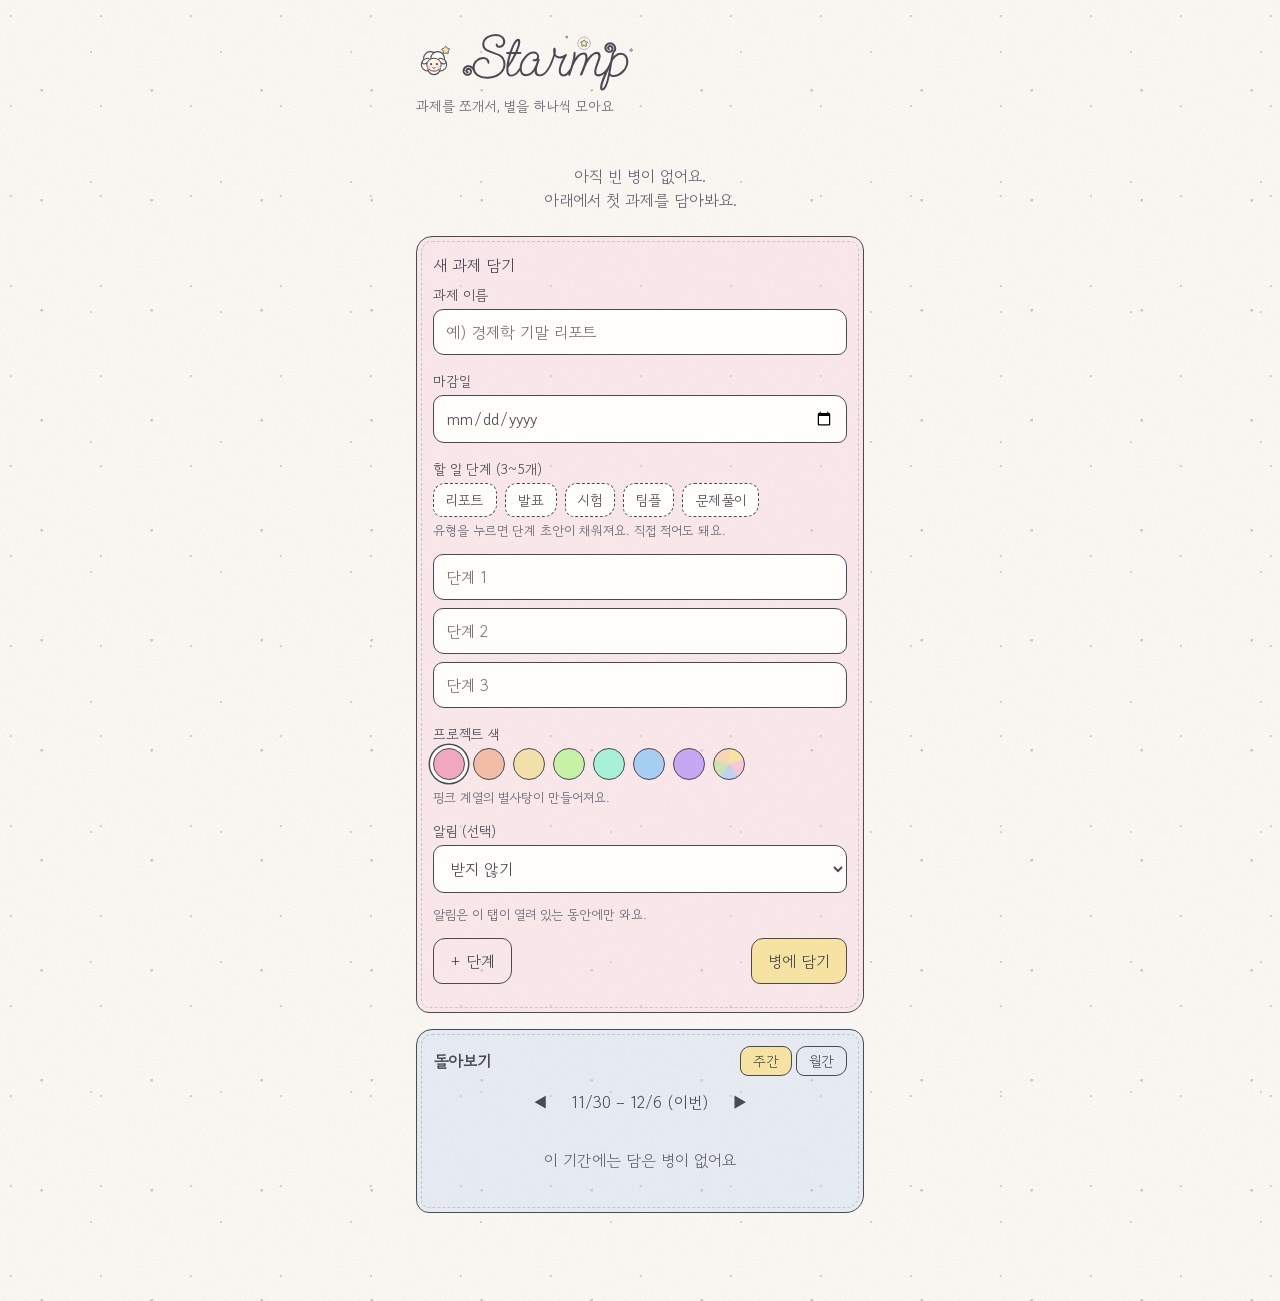
==== index.html @ f35292f7 "feat: 로고(제목) 클릭하면 목록 화면으로 돌아가게 함 병/완료 화면에서 과제명 바꾸는 중간에도 홈으로 빠르게 돌아갈 수 있는 단축 경로가 없었다. h1 전체를 role=but" ====
<!DOCTYPE html>
<html lang="ko">
<head>
<meta charset="UTF-8">
<meta name="viewport" content="width=device-width, initial-scale=1">
<title>Starmp</title>
<link rel="icon" href="data:image/svg+xml,%3Csvg%20xmlns='http://www.w3.org/2000/svg'%20viewBox='0%200%2064%2064'%3E%3Crect%20width='64'%20height='64'%20rx='16'%20fill='%23FFFDF8'/%3E%3Cpath%20d='M29.5%2015.1Q32%2011%2034.5%2015.1L36.8%2018.9Q39.2%2023%2043.9%2024.1L48.3%2025.1Q52.9%2026.2%2049.8%2029.8L46.8%2033.2Q43.7%2036.8%2044.1%2041.6L44.5%2046Q44.9%2050.8%2040.5%2048.9L36.4%2047.2Q32%2045.3%2027.6%2047.2L23.5%2048.9Q19.1%2050.8%2019.5%2046L19.9%2041.6Q20.3%2036.8%2017.2%2033.2L14.2%2029.8Q11.1%2026.2%2015.7%2025.1L20.1%2024.1Q24.8%2023%2027.2%2018.9Z'%20fill='%23F7E3A1'%20stroke='%234A4A55'%20stroke-width='3'%20stroke-linejoin='round'/%3E%3C/svg%3E">
<link rel="preconnect" href="https://fonts.googleapis.com">
<link rel="preconnect" href="https://fonts.gstatic.com" crossorigin>
<link href="https://fonts.googleapis.com/css2?family=Gowun+Dodum&display=swap" rel="stylesheet">
<style>
:root{--paper:#FFFDF8;--pink:#F6C9D6;--sky:#BFD3EE;--green:#CFE3B0;--butter:#F7E3A1;--ink:#4A4A55;--sub:#666673}
*{box-sizing:border-box}
html,body{margin:0}
body{font-family:"Gowun Dodum","Apple SD Gothic Neo","Noto Sans KR",sans-serif;color:var(--ink);background-color:var(--paper);
 background-image:url("data:image/svg+xml,%3Csvg%20xmlns='http://www.w3.org/2000/svg'%20width='200'%20height='200'%3E%3Cfilter%20id='n'%20x='0'%20y='0'%20width='100%25'%20height='100%25'%3E%3CfeTurbulence%20type='fractalNoise'%20baseFrequency='.75'%20numOctaves='2'%20stitchTiles='stitch'/%3E%3CfeColorMatrix%20values='0%200%200%200%20.42%200%200%200%200%20.38%200%200%200%200%20.33%200%200%200%20.16%200'/%3E%3C/filter%3E%3Crect%20width='200'%20height='200'%20filter='url%28%23n%29'/%3E%3C/svg%3E"),radial-gradient(circle at 12% 18%,#d9d6cf 1px,transparent 1.5px),radial-gradient(circle at 70% 40%,#d9d6cf 1px,transparent 1.5px),radial-gradient(circle at 38% 82%,#cfcbc2 1.2px,transparent 1.7px);
 background-size:200px 200px,90px 90px,130px 130px,110px 110px;min-height:100vh}
.wrap{max-width:480px;margin:0 auto;padding:24px 16px 72px}
h1{font-size:24px;margin:8px 0 4px;font-weight:400;display:flex;align-items:center;gap:8px}
h1.brand{cursor:pointer}
#logo{display:inline-flex;flex:none}
.wm{display:block;width:min(176px,calc(100vw - 96px));height:auto}
.tag{color:var(--sub);font-size:14px;margin:0 0 24px}
.panel{border:1.5px solid var(--ink);border-radius:16px 14px 18px 13px;background:rgba(255,255,255,.7);padding:16px;margin-bottom:16px;outline:1px dashed rgba(74,74,85,.22);outline-offset:-6px}
.panel.pink{background:rgba(246,201,214,.35)}
.panel.sky{background:rgba(191,211,238,.35)}
.panel.green{background:rgba(207,227,176,.4)}
input,textarea,select{width:100%;font:inherit;color:var(--ink);padding:10px 12px;border:1.5px solid var(--ink);border-radius:10px 12px 9px 11px;background:#fffefb;margin-bottom:8px}
input:focus,textarea:focus,select:focus,button:focus-visible,summary:focus-visible,#homeBtn:focus-visible{outline:3px solid var(--sky);outline-offset:1px}
label{font-size:14px;display:block;margin:8px 0 4px}
.ptitle{margin-bottom:4px}
.btn{font:inherit;color:var(--ink);background:var(--butter);border:1.5px solid var(--ink);border-radius:12px 10px 13px 9px;padding:10px 16px;cursor:pointer}
.btn.ghost{background:transparent}
.btn.full{width:100%}
.btn:disabled{opacity:.55;cursor:wait}
.btn:active{transform:translateY(1px)}
.row{display:flex;gap:8px;align-items:center;justify-content:space-between}
.item{display:flex;gap:10px;align-items:center;cursor:pointer;padding:12px;border:1.5px solid var(--ink);border-radius:13px 11px 14px 10px;background:rgba(255,255,255,.75);margin-bottom:12px;width:100%;font:inherit;color:inherit;text-align:left}
.item small{color:var(--sub);display:block}
.mini{display:flex;gap:2px;flex-wrap:wrap;max-width:70px;justify-content:flex-end}
.dd{font-size:13px;color:var(--sub);white-space:nowrap}
.seg{display:flex;gap:4px}
.seg button{font:inherit;font-size:14px;color:var(--ink);background:transparent;border:1.5px solid var(--ink);border-radius:10px 9px 11px 8px;padding:4px 12px;cursor:pointer}
.seg button.on{background:var(--butter)}
.rnav{display:flex;align-items:center;justify-content:center;gap:16px;margin:12px 0 8px}
.rnav button{font:inherit;background:none;border:0;cursor:pointer;color:var(--ink);font-size:16px;padding:2px 8px}
.rsum{text-align:center;font-size:16px;margin:8px 0 16px}
.rh{font-size:14px;color:var(--sub);margin:16px 0 8px}
.item.ritem{margin-bottom:8px;padding:10px 12px}
.item.open{background:rgba(247,227,161,.35)}
.cal{display:grid;grid-template-columns:repeat(7,1fr);gap:4px;margin:8px 0 4px}
.cal-h{text-align:center;font-size:13px;color:var(--sub);padding:4px 0}
.cal-day{font:inherit;color:var(--ink);background:rgba(255,255,255,.7);border:1.5px solid transparent;border-radius:10px 9px 11px 8px;min-height:56px;padding:4px 2px;display:flex;flex-direction:column;align-items:center;gap:2px;cursor:pointer}
.cal-day .n{font-size:13px;line-height:1}
.cal-day .stars{display:flex;flex-wrap:wrap;justify-content:center;gap:1px;max-width:100%}
.cal-day .more{font-size:10px;color:var(--sub);line-height:9px}
.cal-day .due{width:8px;height:8px;border:1.5px solid var(--ink);border-radius:50%;margin-top:auto}
.cal-day .due.ok{background:#8fb872}
.cal-day.full{background:rgba(207,227,176,.6)}
.cal-day.today{border-color:var(--ink)}
.cal-day.sel{background:rgba(246,201,214,.6);border-color:var(--ink)}
.cal-detail{margin:8px 0 4px;padding:12px;border:1.5px dashed var(--ink);border-radius:12px 10px 13px 9px;background:rgba(255,255,255,.6)}
.cal-detail .rh{margin:12px 0 8px}
.swatches{display:flex;flex-wrap:wrap;gap:8px;margin:4px 0 8px}
.sw{width:32px;height:32px;border-radius:50%;border:1.5px solid var(--ink);padding:0;cursor:pointer}
.sw[aria-pressed="true"]{box-shadow:0 0 0 3px var(--paper),0 0 0 4.5px var(--ink)}
.dot{display:inline-block;width:10px;height:10px;border-radius:50%;border:1px solid var(--ink);margin-right:8px;vertical-align:middle}
.dl{margin:0;padding-left:18px;font-size:15px;line-height:1.7}
.item.fin{background:rgba(207,227,176,.35)}
.pct{text-align:center;font-size:22px;margin:4px 0 8px}
.coach,.hint,.rsum,.toast{word-break:keep-all;overflow-wrap:break-word}
.coach{text-align:center;line-height:1.7;font-size:17px;min-height:56px;padding:8px}
.stage{position:relative;width:min(300px,86vw);aspect-ratio:240/320;margin:0 auto}
.layer{position:absolute;inset:0;width:100%;height:100%;pointer-events:none;display:block}
.sheep{transform-box:fill-box;transform-origin:50% 100%}
.sheep.hop{animation:hop .55s ease}
@keyframes hop{0%,100%{transform:translateY(0) scaleY(1)}30%{transform:translateY(-9px) scaleY(1.05)}60%{transform:translateY(0) scaleY(.94)}}
.tw{animation:tw 3.4s ease-in-out infinite}
@keyframes tw{0%,100%{opacity:.25}50%{opacity:1}}
.steps label.step{display:flex;gap:10px;align-items:center;font-size:16px;padding:12px 4px;border-bottom:1px dashed #cfcbc2;cursor:pointer;margin:0}
.steps label.step:last-child{border-bottom:0}
.step input{width:22px;height:22px;margin:0;accent-color:#e59ab0;flex:none;padding:0}
.step.done span{text-decoration:line-through;color:var(--sub)}
.back{background:none;border:0;font:inherit;color:var(--sub);cursor:pointer;padding:4px 0;margin-bottom:8px}
.toast{position:fixed;left:50%;top:16px;transform:translate(-50%,-220%);visibility:hidden;background:var(--pink);border:1.5px solid var(--ink);border-radius:14px;padding:10px 16px;font-size:15px;transition:transform .4s ease,visibility .4s;z-index:30;max-width:92vw;text-align:center}
.toast.on{transform:translate(-50%,0);visibility:visible}
.noteOverlay{position:fixed;inset:0;background:rgba(74,74,85,.4);display:flex;align-items:center;justify-content:center;z-index:40;padding:24px}
.noteOverlay[hidden]{display:none}
.noteCard{position:relative;max-width:280px;width:100%;background:var(--pink);border:1.5px solid var(--ink);border-radius:3px 18px 5px 20px;padding:32px 18px 18px;box-shadow:0 6px 0 rgba(74,74,85,.18);transform:scale(.001);opacity:0;transition:transform .4s cubic-bezier(.34,1.56,.64,1),opacity .25s}
.noteCard.show{transform:scale(1);opacity:1}
.noteStars{position:absolute;inset:-16px;width:calc(100% + 32px);height:calc(100% + 32px);pointer-events:none;overflow:visible}
.noteKicker{font-size:12px;color:var(--sub);text-align:center;margin:0 0 12px;position:relative}
.noteBody{font-size:17px;line-height:1.7;text-align:center;margin:0 0 18px;position:relative}
.noteRoll{position:fixed;left:50%;top:50%;width:46px;height:46px;margin:-23px 0 0 -23px;z-index:41;animation:rollIn .6s cubic-bezier(.25,.8,.3,1) forwards}
.noteRoll svg{width:100%;height:100%;display:block}
@keyframes rollIn{0%{transform:translateX(-62vw) rotate(0deg)}100%{transform:translateX(0) rotate(480deg)}}
@media (prefers-reduced-motion:reduce){.noteCard{transition:none}.noteRoll{animation:none;display:none}}
.empty{text-align:center;color:var(--sub);padding:24px 0}
.hint{font-size:13px;color:var(--sub);text-align:center;margin:12px 0 0;line-height:1.6}
#list .hint{margin:16px 0 12px}
.hint.l{text-align:left;margin:4px 0 12px}
.chips{display:flex;flex-wrap:wrap;gap:8px;margin:4px 0 4px}
.chip{font:inherit;font-size:14px;color:var(--ink);background:#fffefb;border:1.5px dashed var(--ink);border-radius:12px 10px 13px 9px;padding:6px 12px;cursor:pointer}
.chip:hover,.chip.on{background:var(--butter);border-style:solid}
#fx{position:fixed;inset:0;width:100%;height:100%;pointer-events:none;z-index:20}
@media (prefers-reduced-motion:reduce){.tw,.sheep.hop{animation:none}.toast{transition:none}}
[hidden]{display:none!important}
</style>
</head>
<body>
<!-- 공유 SVG 정의 (필터, 패턴, 그라디언트) -->
<svg width="0" height="0" style="position:absolute" aria-hidden="true">
  <defs>
    <filter id="rough" x="-5%" y="-5%" width="110%" height="110%">
      <feTurbulence type="fractalNoise" baseFrequency="0.04" numOctaves="2" seed="4" result="n"/>
      <feDisplacementMap in="SourceGraphic" in2="n" scale="2.6" xChannelSelector="R" yChannelSelector="G"/>
    </filter>
    <filter id="paint" x="-5%" y="-5%" width="110%" height="110%">
      <feTurbulence type="fractalNoise" baseFrequency="0.04" numOctaves="2" seed="4" result="n"/>
      <feDisplacementMap in="SourceGraphic" in2="n" scale="2.6" xChannelSelector="R" yChannelSelector="G" result="wob"/>
      <feTurbulence type="fractalNoise" baseFrequency="0.85" numOctaves="2" seed="7" result="g"/>
      <feColorMatrix in="g" type="matrix" values="0 0 0 0 1  0 0 0 0 1  0 0 0 0 1  1.5 0 0 0 -0.74" result="speck"/>
      <feComposite in="speck" in2="wob" operator="in" result="speckIn"/>
      <feMerge><feMergeNode in="wob"/><feMergeNode in="speckIn"/></feMerge>
    </filter>
    <pattern id="plaid" width="9" height="9" patternUnits="userSpaceOnUse">
      <rect width="9" height="9" fill="#EAF3D8"/>
      <rect width="9" height="3" y="3" fill="#C9E0A6" opacity=".75"/>
      <rect width="3" height="9" x="3" fill="#C9E0A6" opacity=".75"/>
    </pattern>
    <linearGradient id="glass" x1="0" y1="0" x2="1" y2="1">
      <stop offset="0" stop-color="#ffffff" stop-opacity=".85"/>
      <stop offset="1" stop-color="#cfe0f3" stop-opacity=".45"/>
    </linearGradient>
    <radialGradient id="petal" cx=".4" cy=".35" r=".8">
      <stop offset="0" stop-color="#fdeaf0"/><stop offset="1" stop-color="#f3b9cb"/>
    </radialGradient>
    <radialGradient id="petalB" cx=".4" cy=".35" r=".8">
      <stop offset="0" stop-color="#e6effa"/><stop offset="1" stop-color="#aac5e8"/>
    </radialGradient>
  </defs>
</svg>

<canvas id="fx" aria-hidden="true"></canvas>
<div class="toast" id="toast" role="status" aria-live="polite"></div>
<div class="noteOverlay" id="noteOverlay" hidden role="dialog" aria-modal="true" aria-label="알림 미리보기">
  <div class="noteCard" id="noteCard">
    <svg class="noteStars" id="noteStars" viewBox="0 0 240 180" aria-hidden="true"></svg>
    <p class="noteKicker">다른 창을 보고 있을 때 이 탭이 이렇게 알려줘요. 탭을 닫으면 오지 않아요(미리보기).</p>
    <p class="noteBody" id="noteBody"></p>
    <button class="btn full" id="noteClose" type="button">닫기</button>
  </div>
</div>

<div class="wrap">
  <h1 class="brand" id="homeBtn" role="button" tabindex="0" aria-label="목록으로 돌아가기"><span id="logo" aria-hidden="true"></span><svg class="wm" viewBox="-230 -735 2950 1010" role="img" aria-label="Starmp"><path d="M219 50Q122 50 55 4Q-20 -49 -20 -141Q-20 -211 34 -263Q89 -316 157 -316Q201 -316 232.5 -289.5Q264 -263 264 -218Q264 -202 247 -202Q236 -202 230 -222Q221 -251 212 -260Q196 -281 159 -281Q103 -281 58 -239Q14 -197 14 -142Q14 -66 77 -22Q133 16 216 16Q272 16 320.5 2.5Q369 -11 410 -39Q499 -101 499 -196Q499 -293 406 -339L235 -402Q143 -443 143 -528Q143 -611 218 -660Q283 -702 368 -702Q433 -702 478 -669Q529 -632 529 -567Q529 -526 498 -498Q469 -470 427 -470Q402 -470 385 -485Q368 -500 368 -525Q368 -542 385 -542Q397 -542 403 -519Q407 -503 428 -503Q451 -503 472.5 -521.5Q494 -540 494 -567Q494 -618 454 -645Q419 -668 364 -668Q296 -668 240 -633Q177 -593 177 -531Q177 -460 269 -424L441 -358Q533 -305 533 -197Q533 -85 435 -14Q346 50 219 50ZM623 13Q546 13 546 -111Q546 -215 591 -366H559Q543 -366 543 -383Q543 -400 559 -400H602Q615 -439 629 -473Q643 -507 658 -535Q703 -622 746 -622Q780 -622 780 -568Q780 -539 770 -506Q763 -483 754 -456.5Q745 -430 733 -400H782Q799 -400 799 -383Q799 -366 782 -366H717Q666 -252 582 -138Q581 -130 581 -122.5Q581 -115 581 -108Q581 -19 631 -19Q670 -19 700.5 -47Q731 -75 756 -117Q766 -134 773 -140Q780 -146 784 -146Q796 -146 796 -131Q796 -129 793.5 -121.5Q791 -114 789 -112Q760 -57 718 -22Q676 13 623 13ZM639 -400H694Q710 -435 720.5 -462Q731 -489 737 -508Q745 -538 745 -558Q745 -580 736 -580Q720 -580 691 -526Q678 -501 665 -469.5Q652 -438 639 -400ZM590 -204Q613 -242 635 -282.5Q657 -323 678 -366H628Q615 -326 605.5 -285.5Q596 -245 590 -204ZM1104 7Q1067 7 1042 -15.5Q1017 -38 1021 -81Q960 6 874 6Q819 6 792 -37Q770 -71 770 -129Q770 -140 771 -151.5Q772 -163 774 -174Q781 -214 801 -251.5Q821 -289 853 -326Q925 -407 1002 -407Q1043 -407 1070 -383.5Q1097 -360 1097 -318Q1097 -301 1088 -285Q1109 -284 1105 -266L1073 -175Q1057 -130 1057 -93Q1057 -59 1071.5 -40Q1086 -21 1111 -21Q1125 -21 1142 -29Q1159 -37 1181 -56Q1196 -69 1209.5 -85Q1223 -101 1233 -117Q1239 -126 1246 -134.5Q1253 -143 1260 -143Q1272 -143 1272 -130Q1272 -125 1270.5 -120.5Q1269 -116 1267 -114Q1254 -93 1238 -73Q1222 -53 1204 -36Q1180 -14 1154 -3.5Q1128 7 1104 7ZM804 -124Q804 -28 878 -28Q941 -28 987 -88Q1001 -107 1016 -136Q1031 -165 1045 -204Q1049 -214 1053.5 -227.5Q1058 -241 1065 -258Q1045 -243 1024 -243Q988 -243 988 -263Q988 -280 1005 -280Q1008 -280 1013.5 -278.5Q1019 -277 1022 -277Q1037 -277 1050 -290Q1063 -303 1063 -318Q1063 -373 1001 -373Q939 -373 877 -301Q818 -235 808 -168Q806 -157 805 -146Q804 -135 804 -124ZM1501 10Q1468 10 1446.5 -14.5Q1425 -39 1425 -85Q1425 -169 1496 -300Q1466 -289 1442 -289Q1393 -289 1356 -329Q1350 -296 1334.5 -256.5Q1319 -217 1301 -179.5Q1283 -142 1267 -114Q1263 -106 1257 -104Q1251 -102 1248 -102Q1233 -102 1233 -117Q1253 -149 1273 -191.5Q1293 -234 1310.5 -281Q1328 -328 1337 -372Q1331 -396 1331 -426Q1331 -475 1353 -475Q1377 -475 1377 -426Q1377 -415 1375.5 -401Q1374 -387 1372 -371Q1376 -350 1397.5 -337Q1419 -324 1443 -324Q1477 -324 1530 -359Q1541 -367 1543 -367Q1562 -367 1562 -349Q1562 -347 1561.5 -345Q1561 -343 1560 -341Q1535 -298 1515 -258.5Q1495 -219 1480 -181Q1460 -130 1460 -88Q1460 -24 1502 -24Q1535 -24 1562.5 -53.5Q1590 -83 1612 -117Q1617 -125 1626.5 -138Q1636 -151 1643 -151Q1648 -151 1650.5 -149Q1653 -147 1653 -139Q1653 -134 1650.5 -125Q1648 -116 1646 -114Q1619 -65 1584.5 -27.5Q1550 10 1501 10ZM2096 9Q2019 9 2019 -65Q2019 -112 2068 -244Q2090 -304 2090 -324Q2090 -365 2058 -365Q2023 -365 1990 -331Q1935 -276 1903 -216Q1885 -181 1859 -116Q1845 -79 1834 -53.5Q1823 -28 1816 -12Q1811 -4 1804 -4Q1796 -4 1788.5 -9.5Q1781 -15 1781 -21Q1781 -27 1796 -60Q1872 -236 1872 -303Q1872 -356 1836 -356Q1796 -356 1757 -311Q1702 -250 1670 -168Q1657 -128 1643.5 -89Q1630 -50 1617 -10Q1613 0 1604 0Q1584 0 1584 -19L1641 -200Q1674 -307 1674 -386Q1674 -403 1692 -403Q1708 -403 1708 -381Q1708 -362 1706 -340.5Q1704 -319 1700 -296Q1709 -309 1717.5 -320Q1726 -331 1734 -339Q1788 -393 1844 -393Q1909 -393 1909 -301V-288Q1926 -314 1943.5 -333.5Q1961 -353 1980 -366Q2030 -402 2067 -402Q2127 -402 2127 -325Q2127 -302 2103 -237Q2086 -191 2070 -144Q2054 -97 2054 -70Q2054 -26 2095 -26Q2131 -26 2166.5 -54.5Q2202 -83 2225 -117Q2227 -121 2235 -131.5Q2243 -142 2248 -142Q2265 -142 2265 -128Q2265 -126 2263 -121Q2261 -116 2259 -114Q2244 -83 2216 -54.5Q2188 -26 2156.5 -8.5Q2125 9 2096 9ZM2156 246Q2118 246 2118 195Q2118 147 2152 58Q2163 29 2187 -25Q2211 -79 2249 -159Q2263 -186 2276.5 -215.5Q2290 -245 2295 -274Q2316 -390 2338 -423Q2348 -439 2360 -439Q2368 -439 2373 -433Q2378 -427 2378 -419Q2378 -407 2365 -407Q2361 -407 2349 -361Q2347 -353 2344 -343Q2341 -333 2339 -322Q2395 -387 2466 -387Q2527 -387 2561 -342Q2592 -302 2592 -239Q2592 -144 2515 -62Q2439 19 2343 19Q2298 19 2281 -1Q2232 246 2156 246ZM2336 -14Q2421 -14 2488 -84Q2557 -155 2557 -238Q2557 -287 2536 -318Q2512 -353 2467 -353Q2422 -353 2381 -316Q2361 -297 2346 -276.5Q2331 -256 2323 -233Q2323 -233 2312 -173Q2307 -140 2301.5 -106.5Q2296 -73 2289 -39H2290Q2301 -39 2308 -24Q2312 -14 2336 -14ZM2160 213Q2169 213 2184 189Q2202 160 2217 116Q2244 34 2268 -119Q2237 -49 2213.5 6.5Q2190 62 2175 104Q2155 160 2154 190Q2154 213 2160 213Z" fill="#4A4A55"/><path d="M-14 -120 L-17.4 -125.2 L-21.1 -130 L-25.1 -134.6 L-29.4 -138.9 L-33.9 -142.9 L-38.7 -146.6 L-43.7 -149.9 L-48.8 -152.8 L-54.2 -155.4 L-59.6 -157.5 L-65.2 -159.3 L-70.8 -160.8 L-76.5 -161.8 L-82.2 -162.4 L-87.9 -162.7 L-93.6 -162.6 L-99.2 -162 L-104.7 -161.2 L-110.1 -159.9 L-115.4 -158.3 L-120.6 -156.4 L-125.6 -154.1 L-130.4 -151.5 L-134.9 -148.6 L-139.3 -145.4 L-143.4 -142 L-147.2 -138.3 L-150.7 -134.4 L-154 -130.3 L-157 -126 L-159.6 -121.5 L-161.9 -116.9 L-163.9 -112.2 L-165.5 -107.4 L-166.9 -102.5 L-167.8 -97.6 L-168.5 -92.7 L-168.8 -87.7 L-168.7 -82.8 L-168.4 -78 L-167.7 -73.2 L-166.7 -68.4 L-165.4 -63.8 L-163.7 -59.4 L-161.8 -55 L-159.7 -50.9 L-157.2 -46.9 L-154.6 -43.2 L-151.7 -39.6 L-148.6 -36.3 L-145.3 -33.2 L-141.8 -30.4 L-138.1 -27.8 L-134.4 -25.5 L-130.5 -23.5 L-126.5 -21.7 L-122.4 -20.3 L-118.3 -19.1 L-114.1 -18.2 L-109.9 -17.6 L-105.7 -17.3 L-101.6 -17.3 L-97.4 -17.6 L-93.4 -18.1 L-89.4 -18.9 L-85.5 -20 L-81.7 -21.3 L-78.1 -22.9 L-74.6 -24.7 L-71.3 -26.7 L-68.1 -28.9 L-65.1 -31.3 L-62.3 -33.9 L-59.7 -36.6 L-57.3 -39.5 L-55.2 -42.5 L-53.2 -45.6 L-51.6 -48.8 L-50.1 -52.1 L-48.9 -55.5 L-47.9 -58.9 L-47.2 -62.3 L-46.7 -65.7 L-46.4 -69.2 L-46.4 -72.6 L-46.6 -75.9 L-47 -79.3 L-47.7 -82.5 L-48.5 -85.7 L-49.6 -88.7 L-50.9 -91.7 L-52.3 -94.5 L-54 -97.2 L-55.7 -99.8 L-57.7 -102.2 L-59.7 -104.4 L-61.9 -106.5 L-64.2 -108.3 L-66.7 -110 L-69.1 -111.6 L-71.7 -112.9 L-74.3 -114 L-77 -115 L-79.7 -115.7 L-82.4 -116.3 L-85.1 -116.6 L-87.7 -116.8 L-90.4 -116.8 L-93 -116.6 L-95.6 -116.2 L-98.1 -115.7 L-100.5 -115 L-102.9 -114.1 L-105.1 -113.1 L-107.2 -111.9 L-109.3 -110.7 L-111.2 -109.3 L-113 -107.8 L-114.6 -106.2 L-116.1 -104.5 L-117.5 -102.7 L-118.7 -100.9 L-119.8 -99 L-120.7 -97 L-121.5 -95.1 L-122.1 -93.1 L-122.6 -91.1 L-122.9 -89.1 L-123.1 -87.2 L-123.1 -85.2 L-123 -83.3 L-122.8 -81.4 L-122.5 -79.6 L-122 -77.9 L-121.4 -76.2 L-120.7 -74.6 L-119.9 -73 L-119 -71.6 L-118 -70.3 L-117 -69 L-115.9 -67.9 L-114.7 -66.8 L-113.5 -65.9 L-112.2 -65.1 L-110.9 -64.4 L-109.6 -63.8 L-108.3 -63.3 L-107 -62.9 L-105.6 -62.6 L-104.3 -62.5" fill="none" stroke="#4A4A55" stroke-width="34" stroke-linecap="round" stroke-linejoin="round"/><path d="M2366 -424 L2368 -430.5 L2369.5 -437.2 L2370.6 -443.8 L2371.1 -450.5 L2371.2 -457.2 L2370.8 -463.9 L2370 -470.4 L2368.6 -476.9 L2366.9 -483.2 L2364.7 -489.3 L2362 -495.2 L2359 -500.9 L2355.6 -506.3 L2351.8 -511.4 L2347.7 -516.2 L2343.3 -520.7 L2338.7 -524.8 L2333.7 -528.6 L2328.6 -532 L2323.2 -535 L2317.7 -537.5 L2312 -539.7 L2306.2 -541.4 L2300.4 -542.7 L2294.5 -543.6 L2288.6 -544.1 L2282.7 -544.1 L2276.9 -543.7 L2271.2 -542.9 L2265.5 -541.7 L2260 -540.1 L2254.7 -538.1 L2249.5 -535.8 L2244.6 -533.1 L2239.9 -530.1 L2235.4 -526.8 L2231.3 -523.2 L2227.4 -519.3 L2223.8 -515.2 L2220.6 -510.9 L2217.7 -506.4 L2215.2 -501.7 L2213 -496.9 L2211.2 -492 L2209.7 -487 L2208.6 -481.9 L2207.9 -476.8 L2207.6 -471.7 L2207.6 -466.7 L2208 -461.7 L2208.7 -456.7 L2209.8 -451.9 L2211.2 -447.2 L2212.9 -442.6 L2215 -438.2 L2217.3 -434 L2220 -430 L2222.8 -426.3 L2225.9 -422.8 L2229.3 -419.5 L2232.8 -416.5 L2236.5 -413.8 L2240.4 -411.4 L2244.4 -409.3 L2248.5 -407.5 L2252.7 -406 L2256.9 -404.9 L2261.2 -404 L2265.5 -403.5 L2269.8 -403.2 L2274 -403.3 L2278.2 -403.7 L2282.4 -404.4 L2286.4 -405.4 L2290.3 -406.6 L2294.1 -408.1 L2297.7 -409.9 L2301.2 -411.9 L2304.4 -414.2 L2307.5 -416.6 L2310.4 -419.2 L2313 -422 L2315.4 -425 L2317.6 -428.1 L2319.5 -431.3 L2321.2 -434.6 L2322.6 -438 L2323.7 -441.5 L2324.6 -445 L2325.2 -448.5 L2325.5 -452 L2325.6 -455.5 L2325.5 -458.9 L2325.1 -462.3 L2324.4 -465.6 L2323.6 -468.8 L2322.5 -472 L2321.2 -475 L2319.7 -477.8 L2318 -480.5 L2316.1 -483.1 L2314.1 -485.5 L2312 -487.7 L2309.7 -489.7 L2307.3 -491.5 L2304.8 -493.1 L2302.2 -494.5 L2299.6 -495.7 L2296.9 -496.7 L2294.2 -497.5 L2291.4 -498.1 L2288.7 -498.5 L2286 -498.6 L2283.3 -498.6 L2280.7 -498.4 L2278.1 -498 L2275.6 -497.4 L2273.2 -496.6 L2270.9 -495.6 L2268.6 -494.6 L2266.5 -493.3 L2264.6 -492 L2262.8 -490.5 L2261.1 -488.9 L2259.5 -487.2 L2258.1 -485.4 L2256.9 -483.6 L2255.8 -481.7 L2254.9 -479.8 L2254.2 -477.8 L2253.6 -475.8 L2253.2 -473.8 L2252.9 -471.8 L2252.8 -469.9 L2252.8 -467.9 L2253 -466.1 L2253.3 -464.2 L2253.7 -462.5 L2254.3 -460.8 L2255 -459.2 L2255.8 -457.6 L2256.6 -456.2 L2257.6 -454.9 L2258.7 -453.7 L2259.8 -452.6 L2261 -451.6 L2262.2 -450.7 L2263.4 -450 L2264.7 -449.3 L2266 -448.8" fill="none" stroke="#4A4A55" stroke-width="34" stroke-linecap="round" stroke-linejoin="round"/><circle cx="1850" cy="-545" r="104" fill="none" stroke="#4A4A55" stroke-width="9" stroke-dasharray="6 22" stroke-linecap="round"/><path d="M1842.6 -598.7Q1850 -611 1857.4 -598.7L1864.3 -587.2Q1871.7 -574.9 1885.7 -571.7L1898.8 -568.6Q1912.8 -565.4 1903.4 -554.6L1894.5 -544.4Q1885.2 -533.6 1886.4 -519.3L1887.6 -505.9Q1888.8 -491.6 1875.6 -497.2L1863.2 -502.5Q1850 -508 1836.8 -502.5L1824.4 -497.2Q1811.2 -491.6 1812.4 -505.9L1813.6 -519.3Q1814.8 -533.6 1805.5 -544.4L1796.6 -554.6Q1787.2 -565.4 1801.2 -568.6L1814.3 -571.7Q1828.3 -574.9 1835.7 -587.2Z" fill="#F7E3A1" stroke="#4A4A55" stroke-width="14" stroke-linejoin="round"/><path d="M2640 -460Q2640 -430 2670 -430Q2640 -430 2640 -400Q2640 -430 2610 -430Q2640 -430 2640 -460Z" fill="#F6C9D6" stroke="#4A4A55" stroke-width="8" stroke-linejoin="round"/><path d="M1560 -672Q1560 -650 1582 -650Q1560 -650 1560 -628Q1560 -650 1538 -650Q1560 -650 1560 -672Z" fill="#BFD3EE" stroke="#4A4A55" stroke-width="8" stroke-linejoin="round"/></svg></h1>
  <p class="tag">과제를 쪼개서, 별을 하나씩 모아요</p>

  <!-- 화면 1: 과제 등록 + 목록 -->
  <section id="s1">
    <div id="list"></div>


        <div class="panel pink" id="formBox">
      <div class="ptitle">새 과제 담기</div>
      <label for="fTitle">과제 이름</label>
      <input id="fTitle" placeholder="예) 경제학 기말 리포트" maxlength="40">
      <label for="fDue">마감일</label>
      <input id="fDue" type="date">
      <label>할 일 단계 (3~5개)</label>
      <div class="chips" id="tpl" role="group" aria-label="과제 유형으로 단계 초안 채우기"></div>
      <p class="hint l" id="tplHint">유형을 누르면 단계 초안이 채워져요. 직접 적어도 돼요.</p>
      <div id="fSteps"></div>
      <label>프로젝트 색</label>
      <div class="swatches" id="fColor" role="group" aria-label="프로젝트 색"></div>
      <p class="hint l" id="fColorHint">별사탕이 이 색 계열로 만들어져요.</p>
      <label for="fRem">알림 (선택)</label>
      <select id="fRem"></select>
      <div class="row" id="fRemEveryRow" hidden style="margin-bottom:8px">
        <input id="fRemEvery" type="number" min="5" max="999" value="30" aria-label="알림 주기 값" style="margin-bottom:0">
        <select id="fRemUnit" aria-label="알림 주기 단위" style="margin-bottom:0"><option value="sec">초마다</option><option value="min" selected>분마다</option></select>
      </div>
      <input id="fRemTime" type="time" value="20:00" aria-label="알림 시각" hidden>
      <p class="hint l">알림은 이 탭이 열려 있는 동안에만 와요.</p>
      <div class="row" style="margin-top:8px">
        <button class="btn ghost" id="addStep" type="button">+ 단계</button>
        <button class="btn" id="save" type="button">병에 담기</button>
      </div>
      <p class="hint" id="err" role="alert"></p>
    </div>

    <div class="panel sky" id="review"></div>
  </section>

  <!-- 화면 2: 병 -->
  <section id="s2" hidden>
    <button class="back" id="back">← 목록으로</button>
    <div class="panel sky">
      <div class="row"><strong id="jTitle"></strong><span class="dd" id="jDue"></span></div>
      <div id="jar"></div>
      <div class="pct" id="pct" aria-live="polite"></div>
      <div class="coach" id="coach" aria-live="polite"></div>
    </div>
    <div class="panel steps" id="jSteps"></div>
    <div class="panel">
      <label for="jRem" style="margin-top:0">이 과제 알림</label>
      <select id="jRem"></select>
      <div class="row" id="jRemEveryRow" hidden style="margin-bottom:8px">
        <input id="jRemEvery" type="number" min="5" max="999" value="30" aria-label="알림 주기 값" style="margin-bottom:0">
        <select id="jRemUnit" aria-label="알림 주기 단위" style="margin-bottom:0"><option value="sec">초마다</option><option value="min" selected>분마다</option></select>
      </div>
      <input id="jRemTime" type="time" value="20:00" aria-label="알림 시각" hidden>
      <button class="btn ghost full" id="jRemPreview" type="button" style="margin-bottom:8px">🔔 알림 미리보기</button>
      <label>프로젝트 색</label>
      <div class="swatches" id="jColor" role="group" aria-label="프로젝트 색"></div>
    </div>
    <button class="btn ghost full" id="del" type="button">이 과제 지우기</button>
  </section>

  <!-- 화면 3: 완료 -->
  <section id="s3" hidden>
    <div class="panel green">
      <div id="fullJar"></div>
      <div class="coach" id="doneMsg"></div>
      <label for="refl">오늘의 한 줄 (선택)</label>
      <textarea id="refl" rows="2" maxlength="120" placeholder="이번 과제, 어땠나요?"></textarea>
      <button class="btn full" id="finish" type="button">병 뚜껑 닫기</button>
    </div>
  </section>
</div>

<script>
const KEY="star-jar-v1";
/* 프로젝트 색: 색마다 같은 계열의 별사탕 팔레트가 만들어져요 (믹스는 예전 알록달록한 별사탕) */
const PRESETS=[{k:"pink",n:"핑크",h:340},{k:"peach",n:"복숭아",h:18},{k:"butter",n:"버터",h:46},{k:"lime",n:"연두",h:95},{k:"mint",n:"민트",h:160},{k:"sky",n:"하늘",h:208},{k:"lav",n:"라벤더",h:265}];
const DATA_VERSION=3; // 저장 구조를 바꿀 때 올리고, migrateState에서 옛 데이터를 변환해요 (v3: remind에 unit(분/초) 추가)
let state={version:DATA_VERSION,tasks:[],lastOpened:null,settings:{mute:false}};
function normalizeTask(t){
  const steps=(Array.isArray(t.steps)?t.steps:[]).slice(0,5).map(x=>({text:String((x&&x.text)||"").slice(0,60),done:!!(x&&x.done),doneAt:(x&&x.doneAt)||null}));
  return{id:String(t.id||("t"+Math.random().toString(36).slice(2,9))),title:String(t.title||"").slice(0,40),due:String(t.due||""),steps,
    createdAt:t.createdAt||new Date().toISOString(),completedAt:t.completedAt||null,reflection:String(t.reflection||"").slice(0,120),remind:cleanRem(t.remind),color:(PRESETS.some(p=>p.k===t.color)?t.color:"mix")};
}
function migrateState(d){
  d=d&&typeof d==="object"?d:{};
  return{version:DATA_VERSION,lastOpened:d.lastOpened||null,settings:{mute:false},
    tasks:(Array.isArray(d.tasks)?d.tasks:[]).filter(t=>t&&/^\d{4}-\d{2}-\d{2}$/.test(t.due||"")&&Array.isArray(t.steps)&&t.steps.length).map(normalizeTask)};
}
try{const s=localStorage.getItem(KEY);if(s)state=migrateState(JSON.parse(s))}catch(e){}
const save=()=>{state.version=DATA_VERSION;try{localStorage.setItem(KEY,JSON.stringify(state))}catch(e){}};
const $=s=>document.querySelector(s);
const esc=s=>String(s).replace(/[&<>"']/g,c=>({"&":"&amp;","<":"&lt;",">":"&gt;",'"':"&quot;","'":"&#39;"}[c]));
const uid=()=>Date.now().toString(36)+Math.random().toString(36).slice(2,6);
const clamp=(v,a,b)=>Math.min(b,Math.max(a,v));
const midnight=d=>{const x=new Date(d);x.setHours(0,0,0,0);return x};
const dDiff=ds=>Math.round((midnight(ds+"T00:00:00")-midnight(new Date()))/86400000);
const ddText=n=>n===0?"오늘까지":n>0?`${n}일 남았어요`:`${Math.abs(n)}일 지났어요`;

const COLORS=["#F7E3A1","#F6C9D6","#BFD3EE","#CFE3B0","#F9D5B8"];
const LIGHT=["#FDF4CF","#FCE6EE","#E0EBF8","#E8F2D6","#FCEADB"];
const DARK=["#EBCB72","#EBA9BD","#94B4DE","#AECF89","#EFB890"];
const INK="#4A4A55";
const MIX={fill:COLORS,light:LIGHT,dark:DARK};
const hsl=(h,s,l)=>{h=((h%360)+360)%360;s/=100;l/=100;const a=s*Math.min(l,1-l),f=n=>{const k=(n+h/30)%12;return l-a*Math.max(-1,Math.min(k-3,9-k,1))};return"#"+[f(0),f(8),f(4)].map(x=>Math.round(x*255).toString(16).padStart(2,"0")).join("")};
// 비슷한 색(색상 ±22°, ±44°)과 밝기 차이로 한 색 계열의 별사탕 5종을 만들어요
const HUE_OFF=[0,-22,22,-44,44],LIGHTNESS=[80,86,77,84,81],palCache={};
function paletteFor(t){
  const k=(t&&t.color)||"mix";
  if(k==="mix")return MIX;
  if(palCache[k])return palCache[k];
  const pr=PRESETS.find(p=>p.k===k);if(!pr)return MIX;
  return palCache[k]={fill:HUE_OFF.map((o,i)=>hsl(pr.h+o,72,LIGHTNESS[i])),light:HUE_OFF.map((o,i)=>hsl(pr.h+o,80,LIGHTNESS[i]+11)),dark:HUE_OFF.map((o,i)=>hsl(pr.h+o,58,LIGHTNESS[i]-13))};
}
function swatchBg(k){
  if(k==="mix")return`conic-gradient(${COLORS.map((c,i)=>`${c} ${i*20}% ${(i+1)*20}%`).join(",")})`;
  const p=PRESETS.find(x=>x.k===k);return p?hsl(p.h,72,80):"#ddd";
}
const TOTAL=40;
let current=null,jarScene=null,doneScene=null;

/* 둥글게 다듬은 별: 꼭짓점을 곡선으로 깎아 통통하고 부드러운 별을 만들어요 */
function starVerts(cx,cy,R,inner,jit){const v=[];for(let i=0;i<10;i++){const a=-Math.PI/2+i*Math.PI/5,rr=(i%2?R*inner:R)*(1+(jit?jit[i]:0));v.push([cx+rr*Math.cos(a),cy+rr*Math.sin(a)])}return v}
function softPath(v,t){const n=v.length;let d="";
  for(let i=0;i<n;i++){const p=v[(i+n-1)%n],c=v[i],q=v[(i+1)%n];
    const ax=c[0]+(p[0]-c[0])*t,ay=c[1]+(p[1]-c[1])*t,bx=c[0]+(q[0]-c[0])*t,by=c[1]+(q[1]-c[1])*t;
    d+=(i?"L":"M")+ax.toFixed(2)+" "+ay.toFixed(2)+"Q"+c[0].toFixed(2)+" "+c[1].toFixed(2)+" "+bx.toFixed(2)+" "+by.toFixed(2)}
  return d+"Z"}
function roundStar(cx,cy,R,jit){return softPath(starVerts(cx,cy,R,.56,jit),.34)}
/* ===== PHYSICS_START ===== */
const rC=9.5,YB=282,CR=20,TOPY=122;
const smooth=t=>t*t*(3-2*t);
function bounds(y){const t=smooth(clamp((y-128)/22,0,1));return[84-20*t,156+20*t]}
function wall(c){
  const [xl,xr]=bounds(c.y);
  if(c.x<xl+rC){c.x=xl+rC;if(c.vx<0)c.vx*=-.3}
  if(c.x>xr-rC){c.x=xr-rC;if(c.vx>0)c.vx*=-.3}
  if(c.y<TOPY+rC){c.y=TOPY+rC;if(c.vy<0)c.vy*=-.3}
  if(c.y>YB-rC){c.y=YB-rC;if(c.vy>0)c.vy*=-.3;c.vx*=.97}
  if(c.y>YB-CR){
    const l=64+CR,r=176-CR,cx0=c.x<l?l:(c.x>r?r:null);
    if(cx0!==null){
      const m=CR-rC,dx=c.x-cx0,dy=c.y-(YB-CR),d=Math.hypot(dx,dy)||.001;
      if(d>m){c.x=cx0+dx/d*m;c.y=YB-CR+dy/d*m;
        const vn=(c.vx*dx+c.vy*dy)/d;
        if(vn>0){c.vx-=1.3*vn*dx/d;c.vy-=1.3*vn*dy/d}}
    }
  }
}
function physStep(cs,gx,gy,ptr){
  for(const c of cs){
    if(c.wait>0){c.wait--;continue}
    c.vx+=gx;c.vy+=gy;
    if(ptr){
      const dx=c.x-ptr.x,dy=c.y-ptr.y,d=Math.hypot(dx,dy);
      if(d<36){const f=1-d/36,u=d||1;
        c.vx+=dx/u*f*.5+ptr.vx*f*.1;c.vy+=dy/u*f*.5+ptr.vy*f*.1;c.vr+=ptr.vx*f*.01}
    }
    c.vx*=.992;c.vy*=.992;
    c.vx=clamp(c.vx,-6,6);c.vy=clamp(c.vy,-8,8);
    c.x+=c.vx;c.y+=c.vy;c.rot+=c.vr;c.vr*=.97;
  }
  for(let it=0;it<3;it++){
    for(let a=0;a<cs.length;a++){
      const A=cs[a];if(A.wait>0)continue;
      for(let b=a+1;b<cs.length;b++){
        const B=cs[b];if(B.wait>0)continue;
        const dx=B.x-A.x,dy=B.y-A.y,d2=dx*dx+dy*dy,min=2*rC;
        if(d2<min*min&&d2>1e-6){
          const d=Math.sqrt(d2),ov=(min-d)/2,nx=dx/d,ny=dy/d;
          A.x-=nx*ov;A.y-=ny*ov;B.x+=nx*ov;B.y+=ny*ov;
          const rv=(B.vx-A.vx)*nx+(B.vy-A.vy)*ny;
          if(rv<0){const j=-(1.15)*rv/2;A.vx-=j*nx;A.vy-=j*ny;B.vx+=j*nx;B.vy+=j*ny}
        }
      }
    }
    for(const c of cs)if(!(c.wait>0))wall(c);
  }
}
function newCandy(i){
  const j=[];for(let k=0;k<10;k++)j.push((Math.random()-.5)*.14);
  return{x:120,y:200,vx:0,vy:0,rot:(Math.random()-.5)*.8,vr:0,ci:i%5,j,wait:0};
}
/* ===== PHYSICS_END ===== */

/* ---- 입력(커서, 기울기) ---- */
const PTR={x:0,y:0,vx:0,vy:0,t:0,lx:0,ly:0,lt:0};
addEventListener("pointermove",e=>{
  const now=performance.now(),dt=Math.max(8,now-(PTR.lt||now-16));
  PTR.vx=clamp((e.clientX-(PTR.lx||e.clientX))/dt*16,-14,14);
  PTR.vy=clamp((e.clientY-(PTR.ly||e.clientY))/dt*16,-14,14);
  PTR.x=e.clientX;PTR.y=e.clientY;PTR.lx=e.clientX;PTR.ly=e.clientY;PTR.lt=now;PTR.t=now;
},{passive:true});
const TILT={x:0,y:0,on:false};
function onOri(e){if(e.gamma==null)return;TILT.on=true;TILT.x=clamp(e.gamma/35,-1,1);TILT.y=clamp(((e.beta==null?55:e.beta)-55)/35,-1,1)}
if(typeof DeviceOrientationEvent!=="undefined"){
  if(typeof DeviceOrientationEvent.requestPermission==="function"){
    // 아이폰: 보안상 사용자가 화면을 처음 터치할 때 권한 팝업이 한 번 떠요. 허용하면 이후엔 자동이에요.
    addEventListener("click",()=>{DeviceOrientationEvent.requestPermission().then(r=>{if(r==="granted")addEventListener("deviceorientation",onOri)}).catch(()=>{})},{once:true});
  }else addEventListener("deviceorientation",onOri);
}

/* ---- 일러스트 (SVG) ---- */
const JAR_D="M82 118 L82 126 Q62 138 62 164 L62 262 Q62 284 84 284 L156 284 Q178 284 178 262 L178 164 Q178 138 158 126 L158 118 Z";
function sparkle(x,y,s,fill,delay){return `<path class="tw" style="animation-delay:${delay}s" d="M${x} ${y-s} Q${x} ${y} ${x+s} ${y} Q${x} ${y} ${x} ${y+s} Q${x} ${y} ${x-s} ${y} Q${x} ${y} ${x} ${y-s}Z" fill="${fill}" stroke="${INK}" stroke-width=".7"/>`}
function flower(cx,cy,r,grad){
  let s="";for(let i=0;i<5;i++){const a=-Math.PI/2+i*Math.PI*2/5;s+=`<circle cx="${(cx+Math.cos(a)*r*.62).toFixed(1)}" cy="${(cy+Math.sin(a)*r*.62).toFixed(1)}" r="${(r*.62).toFixed(1)}" fill="url(#${grad})" stroke="${INK}" stroke-width="1"/>`}
  return s+`<circle cx="${cx}" cy="${cy}" r="${(r*.32).toFixed(1)}" fill="#F7E3A1" stroke="${INK}" stroke-width=".9"/>`}
function backSVG(){return `<svg class="layer" viewBox="0 0 240 320" aria-hidden="true">
  <ellipse cx="120" cy="299" rx="74" ry="8" fill="#e8dfcc" opacity=".8"/>
  <g filter="url(#rough)"><path d="M26 298 Q120 268 214 296" fill="none" stroke="#BFD3EE" stroke-width="3.2" stroke-linecap="round" opacity=".9"/></g>
  <path d="${JAR_D}" fill="url(#glass)" transform="translate(1.5 1.5)" opacity=".7" filter="url(#paint)"/>
  <path d="${JAR_D}" fill="#eaf2fb" opacity=".55" filter="url(#paint)"/>
  ${sparkle(30,64,7,"#F7E3A1",0)}${sparkle(208,92,6,"#F6C9D6",1.2)}${sparkle(44,126,5,"#BFD3EE",2.1)}${sparkle(212,156,7,"#F7E3A1",.6)}${sparkle(184,40,5,"#BFD3EE",1.8)}${sparkle(66,30,6,"#F6C9D6",2.6)}
  <circle cx="22" cy="100" r="1.6" fill="#cfcbc2"/><circle cx="224" cy="124" r="1.6" fill="#cfcbc2"/><circle cx="52" cy="178" r="1.4" fill="#cfcbc2"/><circle cx="200" cy="40" r="1.6" fill="#cfcbc2"/>
</svg>`}
function frontSVG(){return `<svg class="layer" viewBox="0 0 240 320" aria-hidden="true">
  <g filter="url(#paint)">
    <path d="M40 298 Q34 270 30 246" fill="none" stroke="#8fb872" stroke-width="2.2" stroke-linecap="round"/>
    <path d="M44 298 Q54 278 54 264" fill="none" stroke="#8fb872" stroke-width="2.2" stroke-linecap="round"/>
    <path d="M204 298 Q212 266 207 238" fill="none" stroke="#8fb872" stroke-width="2.2" stroke-linecap="round"/>
    <path d="M198 298 Q190 282 186 270" fill="none" stroke="#8fb872" stroke-width="2.2" stroke-linecap="round"/>
    <ellipse cx="36" cy="282" rx="10" ry="4.2" transform="rotate(-32 36 282)" fill="#CFE3B0" stroke="${INK}" stroke-width="1"/>
    <ellipse cx="50" cy="286" rx="9" ry="3.8" transform="rotate(28 50 286)" fill="#CFE3B0" stroke="${INK}" stroke-width="1"/>
    <ellipse cx="208" cy="280" rx="10" ry="4.2" transform="rotate(30 208 280)" fill="#CFE3B0" stroke="${INK}" stroke-width="1"/>
    <ellipse cx="194" cy="288" rx="8" ry="3.6" transform="rotate(-26 194 288)" fill="#CFE3B0" stroke="${INK}" stroke-width="1"/>
    ${flower(30,241,11,"petal")}${flower(54,259,8,"petalB")}${flower(207,233,12,"petal")}${flower(186,265,7,"petalB")}
    <g>
      <ellipse cx="25.6" cy="237.4" rx="3.2" ry="1.8" transform="rotate(-32 25.6 237.4)" fill="#FFF1E3" stroke="${INK}" stroke-width=".8"/>
      <ellipse cx="34.4" cy="237.4" rx="3.2" ry="1.8" transform="rotate(32 34.4 237.4)" fill="#FFF1E3" stroke="${INK}" stroke-width=".8"/>
      <circle cx="30" cy="241.4" r="5.6" fill="#fffdf8" stroke="${INK}" stroke-width=".9"/>
      <ellipse cx="30" cy="242" rx="3.7" ry="3.4" fill="#FFF1E3"/>
      <circle cx="28.4" cy="241.6" r=".75" fill="${INK}"/><circle cx="31.6" cy="241.6" r=".75" fill="${INK}"/>
      <circle cx="27.4" cy="243.4" r="1.1" fill="#F6C9D6" opacity=".9"/><circle cx="32.6" cy="243.4" r="1.1" fill="#F6C9D6" opacity=".9"/>
      <path d="M29.2 243.6 Q30 244.5 30.8 243.6" fill="none" stroke="${INK}" stroke-width=".6" stroke-linecap="round"/>
    </g>
  </g>
  <g filter="url(#paint)">
    <path d="${JAR_D}" fill="none" stroke="${INK}" stroke-width="1.7" stroke-linejoin="round"/>
    <path d="M71 166 Q69 205 71 250" fill="none" stroke="#fff" stroke-width="5" stroke-linecap="round" opacity=".6"/>
    <path d="M84 140 Q75 146 72 154" fill="none" stroke="#fff" stroke-width="4" stroke-linecap="round" opacity=".6"/>
    <path d="M169 196 L169 240" fill="none" stroke="#fff" stroke-width="3" stroke-linecap="round" opacity=".4"/>
    <rect x="82" y="98" width="76" height="20" rx="7" fill="#F6C9D6" stroke="${INK}" stroke-width="1.6"/>
    <path d="M90 104 Q120 100 150 104" fill="none" stroke="#fff" stroke-width="2.6" stroke-linecap="round" opacity=".6"/>
    <path d="M116 134 C110 160 104 180 94 198 L105 203 C113 184 121 160 123 136 Z" fill="url(#plaid)" stroke="${INK}" stroke-width="1.1" stroke-linejoin="round"/>
    <path d="M124 134 C131 160 138 178 150 192 L141 200 C130 184 122 160 118 136 Z" fill="url(#plaid)" stroke="${INK}" stroke-width="1.1" stroke-linejoin="round"/>
    <path d="M80 122 Q120 132 160 122 L160 133 Q120 143 80 133 Z" fill="url(#plaid)" stroke="${INK}" stroke-width="1.1" stroke-linejoin="round"/>
    <path d="M118 128 C100 110 80 116 86 132 C91 144 108 139 118 131 Z" fill="url(#plaid)" stroke="${INK}" stroke-width="1.1" stroke-linejoin="round"/>
    <path d="M122 128 C140 110 160 116 154 132 C149 144 132 139 122 131 Z" fill="url(#plaid)" stroke="${INK}" stroke-width="1.1" stroke-linejoin="round"/>
    <rect x="113" y="122" width="14" height="13" rx="4" fill="url(#plaid)" stroke="${INK}" stroke-width="1.1"/>
    <path d="M26 298 Q120 322 214 296" fill="none" stroke="#BFD3EE" stroke-width="3.2" stroke-linecap="round" opacity=".95"/>
  </g>
</svg>`}
function sheepSVG(happy){
  const eyes=happy
   ?`<path d="M113 85 Q116 82 119 85 M121 85 Q124 82 127 85" fill="none" stroke="${INK}" stroke-width="1.5" stroke-linecap="round"/>`
   :`<g class="eyes"><circle cx="116" cy="85" r="1.8" fill="${INK}"/><circle cx="124" cy="85" r="1.8" fill="${INK}"/></g>`;
  return `<svg class="layer" viewBox="0 0 240 320" aria-hidden="true"><g class="sheep" filter="url(#paint)">
    <g fill="#fffdf8" stroke="${INK}" stroke-width="1.2">
      <circle cx="105" cy="89" r="9"/><circle cx="135" cy="89" r="9"/><circle cx="111" cy="78" r="10"/><circle cx="129" cy="78" r="10"/><circle cx="120" cy="75" r="10"/><circle cx="120" cy="91" r="10"/>
    </g>
    <ellipse cx="111" cy="98" rx="4.5" ry="2.6" fill="#FFF1E3" stroke="${INK}" stroke-width="1"/><ellipse cx="129" cy="98" rx="4.5" ry="2.6" fill="#FFF1E3" stroke="${INK}" stroke-width="1"/>
    <ellipse cx="107" cy="82" rx="6" ry="3.2" transform="rotate(-28 107 82)" fill="#FFF1E3" stroke="${INK}" stroke-width="1.1"/>
    <ellipse cx="133" cy="82" rx="6" ry="3.2" transform="rotate(28 133 82)" fill="#FFF1E3" stroke="${INK}" stroke-width="1.1"/>
    <ellipse cx="120" cy="86" rx="10.5" ry="9.5" fill="#FFF1E3" stroke="${INK}" stroke-width="1.2"/>
    ${eyes}
    <circle cx="112" cy="89.5" r="2.7" fill="#F6C9D6" opacity=".85"/><circle cx="128" cy="89.5" r="2.7" fill="#F6C9D6" opacity=".85"/>
    <path d="M118 90 Q120 92.4 122 90" fill="none" stroke="${INK}" stroke-width="1.3" stroke-linecap="round"/>
    <path d="${roundStar(138,97,6.5)}" fill="#F7E3A1" stroke="${INK}" stroke-width="1" stroke-linejoin="round"/>
  </g></svg>`}

/* ---- 병 장면: 일러스트 + 별 물리 캔버스 ---- */
function mountScene(host){
  host.innerHTML=`<div class="stage">${backSVG()}<canvas class="layer"></canvas>${frontSVG()}<div class="sheepHost"></div></div>`;
  const stage=host.firstElementChild,cv=stage.querySelector("canvas"),ctx=cv.getContext("2d");
  const sheepHost=stage.querySelector(".sheepHost");
  sheepHost.style.cssText="position:absolute;inset:0";
  const reduce=matchMedia("(prefers-reduced-motion: reduce)").matches;
  const cs=[];let S=1,dpr=1,raf=0,alive=true,happy=false,eyesEl=null,dirty=true,still=0,lastG="";
  let pal=paletteFor(null);

  function setSheep(h){happy=h;sheepHost.innerHTML=sheepSVG(h);eyesEl=sheepHost.querySelector(".eyes")}
  setSheep(false);

  function resize(){const r=cv.getBoundingClientRect();if(!r.width)return;dpr=devicePixelRatio||1;cv.width=Math.round(r.width*dpr);cv.height=Math.round(r.height*dpr);S=cv.width/240;dirty=true}
  const ro=new ResizeObserver(resize);ro.observe(cv);resize();

  function settle(n){for(let i=0;i<n;i++)physStep(cs,0,.2,null)}
  function setCount(target,animate){
    while(cs.length>target)cs.pop();
    const add=target-cs.length;
    for(let i=0;i<add;i++){
      const c=newCandy(cs.length);
      if(animate&&!reduce){c.x=120+(Math.random()-.5)*30;c.y=140;c.vy=1.5;c.vx=(Math.random()-.5)*1.4;c.wait=i*9}
      else{c.x=96+Math.random()*48;c.y=200+Math.random()*70}
      cs.push(c);
    }
    if(!animate||reduce)settle(320);
    dirty=true;
  }
  function hop(){const g=sheepHost.querySelector(".sheep");if(!g||reduce)return;g.classList.remove("hop");void g.getBoundingClientRect();g.classList.add("hop")}

  function drawStar(c){
    const R=12.8;
    if(!c.p2)c.p2=new Path2D(roundStar(0,0,R,c.j));
    ctx.save();ctx.translate(c.x*S,c.y*S);ctx.rotate(c.rot);ctx.scale(S,S);
    ctx.save();ctx.translate(1.3,1.2);ctx.scale(.98,.98);ctx.globalAlpha=.9;ctx.fillStyle=pal.light[c.ci];ctx.fill(c.p2);ctx.restore();   // 번진 색
    const g=ctx.createRadialGradient(-3,-4,1,0,0,R);g.addColorStop(0,pal.light[c.ci]);g.addColorStop(.6,pal.fill[c.ci]);g.addColorStop(1,pal.dark[c.ci]);
    ctx.fillStyle=g;ctx.fill(c.p2);
    ctx.lineJoin="round";ctx.lineWidth=1.1;ctx.strokeStyle=INK;ctx.stroke(c.p2);
    ctx.fillStyle="rgba(255,255,255,.9)";ctx.beginPath();ctx.arc(-2.8,-3.2,1.5,0,6.3);ctx.fill();
    ctx.fillStyle="rgba(74,74,85,.22)";ctx.beginPath();ctx.arc(2.4,1.8,.7,0,6.3);ctx.arc(-1,3.2,.6,0,6.3);ctx.arc(3.6,-1.6,.5,0,6.3);ctx.fill();
    ctx.restore();
  }
  function draw(){ctx.clearRect(0,0,cv.width,cv.height);for(const c of cs)if(!(c.wait>0))drawStar(c);dirty=false}

  function frame(){
    if(!alive)return;raf=requestAnimationFrame(frame);
    const r=cv.getBoundingClientRect();if(!r.width||r.bottom<0||r.top>innerHeight)return;
    if(reduce){if(dirty)draw();return}
    const k=r.width/240,now=performance.now(),active=now-PTR.t<600;
    let ptr=null,gx=0,gy=.2;
    if(active){
      const wx=(PTR.x-r.left)/k,wy=(PTR.y-r.top)/k;
      if(wx>30&&wx<210&&wy>90&&wy<310)ptr={x:wx,y:wy,vx:PTR.vx/k*.6,vy:PTR.vy/k*.6};
      gx+=clamp((PTR.x-(r.left+r.width/2))/innerWidth,-.5,.5)*.14;
    }
    if(TILT.on){gx+=TILT.x*.26;gy=clamp(.2*(1+TILT.y*.4),.08,.3)}
    if(eyesEl&&active){const sx=r.left+120*k,sy=r.top+85*k;
      const ex=clamp((PTR.x-sx)/80,-1,1)*1.7,ey=clamp((PTR.y-sy)/80,-1,1)*1.2;
      eyesEl.setAttribute("transform",`translate(${ex.toFixed(2)} ${ey.toFixed(2)})`)}
    // 별이 눈에 안 보일 만큼만 흔들리고 입력이 없으면 계산을 쉬어요 (배터리 절약)
    const gk=gx.toFixed(2)+","+gy.toFixed(2);
    const calm=!ptr&&gk===lastG&&!dirty;
    lastG=gk;
    if(calm&&still>30)return;
    const before=cs.map(c=>[c.x,c.y]);
    physStep(cs,gx,gy,ptr);
    let mv=0;cs.forEach((c,i)=>{mv=Math.max(mv,Math.abs(c.x-before[i][0])+Math.abs(c.y-before[i][1]))});
    still=(calm&&mv<.2&&!cs.some(c=>c.wait>0))?still+1:0;
    draw();
  }
  raf=requestAnimationFrame(frame);
  return{setCount,setPalette:p=>{pal=p;dirty=true;still=0},setHappy:h=>{if(h!==happy)setSheep(h)},hop,destroy(){alive=false;cancelAnimationFrame(raf);ro.disconnect()}};
}

/* ---- 별 터지는 효과 (체크한 순간에만) ---- */
const BASE_STAR=new Path2D(roundStar(0,0,10));
const FX=(()=>{
  const cv=$("#fx"),ctx=cv.getContext("2d"),reduce=matchMedia("(prefers-reduced-motion: reduce)").matches;
  let W=0,H=0,ps=[],run=false;
  function resize(){const d=devicePixelRatio||1;W=innerWidth;H=innerHeight;cv.width=W*d;cv.height=H*d;ctx.setTransform(d,0,0,d,0,0)}
  addEventListener("resize",resize);resize();
  function tick(){
    ctx.clearRect(0,0,W,H);ps=ps.filter(p=>p.l<p.m);
    for(const p of ps){p.l++;p.vy+=.12;p.x+=p.vx;p.y+=p.vy;p.vx*=.985;p.a+=p.va;
      const t=p.l/p.m;ctx.globalAlpha=Math.max(0,1-t);ctx.fillStyle=p.c;ctx.strokeStyle=INK;ctx.lineWidth=1;
      ctx.save();ctx.translate(p.x,p.y);ctx.rotate(p.a);const sc=p.r/10;ctx.scale(sc,sc);ctx.lineWidth=1/sc;ctx.lineJoin="round";
      ctx.fill(BASE_STAR);ctx.stroke(BASE_STAR);ctx.restore()}
    ctx.globalAlpha=1;
    if(ps.length)requestAnimationFrame(tick);else{run=false;ctx.clearRect(0,0,W,H)}
  }
  return{burst(x,y,n=12,cols){cols=cols||COLORS;if(reduce)return;
    for(let i=0;i<n;i++){const a=Math.random()*6.28,sp=2+Math.random()*3.5;
      ps.push({x,y,vx:Math.cos(a)*sp,vy:Math.sin(a)*sp-1.5,r:5+Math.random()*5,l:0,m:50+Math.random()*25,a:Math.random()*6,va:(Math.random()-.5)*.2,c:cols[i%5]})}
    if(!run){run=true;requestAnimationFrame(tick)}}};
})();

/* ---- 코칭 문구 (직접 고쳐 쓰세요) ---- */
const MSG={
  fresh:["첫 별은 '{next}'부터 모아볼까요?","가장 쉬운 것부터요. '{next}' 어때요?","첫 별 하나부터 모아볼까요?","시작이 제일 어려워요. 가장 쉬운 단계 하나만 해봐요.","병이 비어 있어도 괜찮아요. 천천히 채워요.","오늘은 별 하나면 충분해요.","준비되면 가장 쉬운 것부터 해요. 급할 거 없어요.","빈 병은 아직 시작 전일 뿐이에요."],
  going:["다음 별은 '{next}'예요. 서두르지 않아도 돼요.","오늘 벌써 별 {today}개를 모았어요.","별이 벌써 {k}개나 모였어요.","잘 하고 있어요. 이 속도면 충분해요.","한 개씩, 그렇게 차오르고 있어요.","병 속이 조금씩 반짝이기 시작했어요.","꾸준히 모으는 중이에요. 그거면 돼요.","지금 쌓인 별들은 전부 내가 한 일이에요.","쉬엄쉬엄 가도 병은 차올라요."],
  half:["다음은 '{next}'예요. 잠깐 쉬었다 해도 괜찮아요.","절반을 넘겼어요. 여기까지 온 것만으로도 대단해요.","벌써 반이나 왔네요. 오늘 한 만큼이 진짜예요.","병이 반 넘게 찼어요. 잠깐 숨 돌려도 괜찮아요.","여기까지 온 내가 꽤 괜찮아요.","이제 내리막이에요. 남은 별도 하나씩이면 돼요."],
  urgent:["지금은 '{next}'만 해봐요. 10분이면 돼요.","지금은 별 하나만 모아볼까요? 10분이면 돼요.","마감이 가까워도 한 단계씩이면 돼요. 가장 작은 것부터요.","숨 한 번 쉬고, 별 하나만 해봐요.","다 하려고 하지 말고, 지금 보이는 것 하나만요.","타이머 15분만 맞추고 시작해볼까요?","가장 쉬운 단계부터 잡아도 괜찮아요. 별은 별이니까요."],
  late:["'{next}'부터 작게 다시 시작해볼까요?","늦었어도 별은 여전히 모을 수 있어요.","괜찮아요. 지금 할 수 있는 작은 것 하나부터 해요.","자책은 잠깐 내려놓고, 별 하나만요.","밀렸다고 병이 사라지진 않아요. 다시 하나씩 채워요.","이 화면을 연 것부터가 시작이에요.","늦은 만큼 작게 쪼개서 가볼까요?"],
  almost:["마지막 별은 '{next}'예요. 거의 다 왔어요.","거의 다 왔어요. 마지막 별만 남았어요.","별 하나만 더 넣으면 병이 가득 차요.","끝이 보여요. 마지막 한 걸음만 더요.","병이 거의 찼어요. 조금만 더 힘내요.","마지막 별은 가장 반짝일 거예요.","여기까지 끌고 온 내가 대견해요.","한 번 숨 고르고, 마지막 별 넣어볼까요?","여기까지 온 것만으로도 대단해요."],
  done:["병이 가득 찼어요. 오늘은 충분해요.","정말 수고했어요. 이제 쉬어도 돼요.","별이 다 모였어요. 푹 쉬세요.","해냈어요. 오늘은 화면 끄고 좀 쉬어요.","가득 찬 병을 한 번 바라봐줘요. 내가 채운 거예요.","수고했어요. 맛있는 거 먹고 쉬어요.","끝났어요. 이제 정말 쉬어도 돼요."]
};
const lastPick={};
function pickRand(key,ctx){
  ctx=ctx||{k:0,next:"",today:0};
  let a=MSG[key].filter(m=>!(m.includes("{today}")&&!ctx.today)&&!(m.includes("{next}")&&!ctx.next));
  if(a.length>1&&lastPick[key])a=a.filter(m=>m!==lastPick[key]);
  const m=a[Math.floor(Math.random()*a.length)];lastPick[key]=m;
  return m.replace(/\{k\}/g,ctx.k).replace(/\{next\}/g,ctx.next).replace(/\{today\}/g,ctx.today);
}
function todayStars(){const d=toDS(new Date());return state.tasks.reduce((a,t)=>a+t.steps.filter(x=>x.doneAt&&toDS(new Date(x.doneAt))===d).length,0)}
function coachText(t){
  const n=t.steps.length,k=t.steps.filter(s=>s.done).length,left=n-k,d=dDiff(t.due);
  const nx=t.steps.find(s=>!s.done);
  let key;
  if(k===n)key="done";else if(d<0)key="late";else if(left===1&&k>0)key="almost";
  else if(d<=2&&k/n<.5)key="urgent";else if(k===0)key="fresh";else if(k/n>=.5)key="half";else key="going";
  return pickRand(key,{k,next:nx?nx.text:"",today:todayStars()});
}

/* ---- 화면 전환 ---- */
function show(id){["s1","s2","s3"].forEach(x=>$("#"+x).hidden=x!==id);window.scrollTo(0,0)}
function toast(msg){const t=$("#toast");t.textContent=msg;t.classList.add("on");clearTimeout(toast.h);toast.h=setTimeout(()=>t.classList.remove("on"),4200)}

/* ---- 화면 1 ---- */
function miniStars(t){
  const k=t.steps.filter(s=>s.done).length,pf=paletteFor(t).fill;
  return t.steps.map((s,i)=>`<svg width="16" height="16" viewBox="0 0 16 16"><path d="${roundStar(8,8,7)}" fill="${i<k?pf[i%5]:"none"}" stroke="${i<k?INK:"#b9b5ab"}" stroke-width="1" ${i<k?"":'stroke-dasharray="2 2"'}/></svg>`).join("");
}
function pctOf(t){return Math.round(t.steps.filter(x=>x.done).length/t.steps.length*100)}
function renderList(){
  const act=state.tasks.filter(t=>!t.completedAt).sort((a,b)=>a.due.localeCompare(b.due));
  let h="";
  if(!act.length)h=state.tasks.length
    ?`<div class="empty">지금 담고 있는 병이 없어요.<br>가득 채운 병은 아래 '돌아보기'에서 볼 수 있어요.</div>`
    :`<div class="empty">아직 빈 병이 없어요.<br>아래에서 첫 과제를 담아봐요.</div>`;
  h+=act.map(t=>`<button class="item" data-id="${t.id}"><div style="flex:1"><div><span class="dot" style="background:${swatchBg(t.color)}"></span>${esc(t.title)}</div><small>${ddText(dDiff(t.due))} · ${pctOf(t)}%</small></div><div class="mini">${miniStars(t)}</div></button>`).join("");
  $("#list").innerHTML=h;
  document.querySelectorAll(".item").forEach(b=>b.onclick=()=>openTask(b.dataset.id));
  renderReview();
}
/* ---- 돌아보기: 주간/월간 (목록 화면 안의 패널) ---- */
const rv={mode:"week",off:0,sel:null};
const toDS=d=>`${d.getFullYear()}-${String(d.getMonth()+1).padStart(2,"0")}-${String(d.getDate()).padStart(2,"0")}`;
function rvRange(){
  const t=midnight(new Date());
  if(rv.mode==="week"){
    const s=new Date(t);s.setDate(t.getDate()-((t.getDay()+6)%7)+rv.off*7);
    const e=new Date(s);e.setDate(s.getDate()+6);
    return{s:toDS(s),e:toDS(e),label:`${s.getMonth()+1}/${s.getDate()} – ${e.getMonth()+1}/${e.getDate()}`};
  }
  const s=new Date(t.getFullYear(),t.getMonth()+rv.off,1),e=new Date(s.getFullYear(),s.getMonth()+1,0);
  return{s:toDS(s),e:toDS(e),label:`${s.getFullYear()}년 ${s.getMonth()+1}월`};
}
function starSvg(sz,fill){return `<svg width="${sz}" height="${sz}" viewBox="0 0 16 16" aria-hidden="true"><path d="${roundStar(8,8,7.5)}" fill="${fill}" stroke="${INK}" stroke-width="1" stroke-linejoin="round"/></svg>`}
function reviewRow(t,cls,note){return `<button class="item ritem ${cls}" data-id="${t.id}"><div style="flex:1"><div>${esc(t.title)}</div><small>${note}</small></div><div class="mini">${miniStars(t)}</div></button>`}
function dayMaps(){
  const stars={},due={},fin={};
  for(const t of state.tasks){
    (due[t.due]=due[t.due]||[]).push(t);
    if(t.completedAt){const d=toDS(new Date(t.completedAt));(fin[d]=fin[d]||[]).push(t)}
    for(const st of t.steps)if(st.doneAt){const d=toDS(new Date(st.doneAt));(stars[d]=stars[d]||[]).push({t,text:st.text})}
  }
  return{stars,due,fin};
}
function calHTML(r){
  const [y,m]=r.s.split("-").map(Number),lead=(new Date(y,m-1,1).getDay()+6)%7,days=new Date(y,m,0).getDate();
  const {stars,due,fin}=dayMaps(),today=toDS(new Date());
  let h=`<div class="cal" role="group" aria-label="${y}년 ${m}월 달력">`+["월","화","수","목","금","토","일"].map(x=>`<div class="cal-h">${x}</div>`).join("");
  for(let i=0;i<lead;i++)h+="<div></div>";
  for(let d=1;d<=days;d++){
    const ds=`${y}-${String(m).padStart(2,"0")}-${String(d).padStart(2,"0")}`;
    const sa=stars[ds]||[],da=due[ds]||[],fa=fin[ds]||[];
    const shown=sa.slice(0,4).map((x,i)=>starSvg(10,paletteFor(x.t).fill[i%5])).join("")+(sa.length>4?`<span class="more">+${sa.length-4}</span>`:"");
    const mark=da.length?`<span class="due${da.every(t=>t.completedAt)?" ok":""}"></span>`:"";
    const label=`${m}월 ${d}일`+(sa.length?`, 별 ${sa.length}개`:"")+(da.length?`, 마감 ${da.length}개`:"")+(fa.length?`, 가득 채운 병 ${fa.length}개`:"");
    h+=`<button type="button" class="cal-day${fa.length?" full":""}${ds===today?" today":""}${rv.sel===ds?" sel":""}" data-d="${ds}" aria-label="${label}" aria-pressed="${rv.sel===ds}"><span class="n">${d}</span><span class="stars">${shown}</span>${mark}</button>`;
  }
  return h+`</div><p class="hint l">★ 모은 별 · ○ 마감일 · ● 마감한 과제를 모두 채운 날 · 연두색 칸은 병을 가득 채운 날</p>`;
}
function dayDetail(ds){
  const {stars,due,fin}=dayMaps(),sa=stars[ds]||[],da=due[ds]||[],fa=fin[ds]||[];
  const [y,m,d]=ds.split("-").map(Number),wd="일월화수목금토"[new Date(y,m-1,d).getDay()];
  let h=`<div class="cal-detail"><strong>${m}월 ${d}일 (${wd})</strong>`;
  if(!sa.length&&!da.length&&!fa.length)return h+`<p class="hint l" style="margin:8px 0 0">이 날은 기록이 없어요. 쉬는 날도 괜찮아요.</p></div>`;
  if(sa.length)h+=`<div class="rh">모은 별 ${sa.length}개</div><ul class="dl">`+sa.map(x=>`<li>${esc(x.text)} <span class="dd">· ${esc(x.t.title)}</span></li>`).join("")+`</ul>`;
  if(fa.length)h+=`<div class="rh">가득 채운 병</div>`+fa.map(t=>reviewRow(t,"fin","이 날 가득 채웠어요")).join("");
  if(da.length)h+=`<div class="rh">마감</div>`+da.map(t=>reviewRow(t,t.completedAt?"fin":"open",t.completedAt?"가득 채웠어요":`${pctOf(t)}% 진행`)).join("");
  return h+`</div>`;
}
function renderReview(){
  const r=rvRange(),inR=ds=>ds>=r.s&&ds<=r.e,box=$("#review");
  const cd=t=>t.completedAt?toDS(new Date(t.completedAt)):null;
  const done=state.tasks.filter(t=>t.completedAt&&inR(cd(t)));
  const open=state.tasks.filter(t=>!done.includes(t)&&inR(t.due)&&(!t.completedAt||cd(t)>r.e));
  const sm=dayMaps().stars;let starCount=0;for(const ds in sm)if(inR(ds))starCount+=sm[ds].length;
  if(rv.sel&&!inR(rv.sel))rv.sel=null;
  let h=`<div class="row"><strong>돌아보기</strong><div class="seg"><button data-m="week" class="${rv.mode==="week"?"on":""}">주간</button><button data-m="month" class="${rv.mode==="month"?"on":""}">월간</button></div></div>
    <div class="rnav"><button data-o="-1" aria-label="이전">◀</button><span>${r.label}${rv.off===0?" (이번)":""}</span><button data-o="1" aria-label="다음">▶</button></div>`;
  if(rv.mode==="month")h+=calHTML(r)+(rv.sel?dayDetail(rv.sel):"");
  if(!done.length&&!open.length&&!starCount)h+=`<div class="empty">${rv.mode==="month"?"이 달에는 기록이 없어요":"이 기간에는 담은 병이 없어요"}</div>`;
  else{
    h+=`<div class="rsum">가득 채운 병 ${done.length}개 · 모은 별 ${starCount}개</div>`;
    if(done.length)h+=`<div class="rh">가득 채운 병</div>`+done.map(t=>reviewRow(t,"fin",`${cd(t)} 완료`)).join("");
    if(open.length)h+=`<div class="rh">아직 담고 있는 병</div>`+open.map(t=>reviewRow(t,"open",`${t.due} 마감 · ${pctOf(t)}%${t.completedAt?" · 나중에 가득 채웠어요":""}`)).join("");
  }
  box.innerHTML=h;
  box.querySelectorAll("[data-m]").forEach(b=>b.onclick=()=>{rv.mode=b.dataset.m;rv.off=0;rv.sel=rv.mode==="month"?toDS(new Date()):null;renderReview()});
  box.querySelectorAll("[data-o]").forEach(b=>b.onclick=()=>{rv.off+=+b.dataset.o;rv.sel=null;renderReview()});
  box.querySelectorAll(".cal-day").forEach(b=>b.onclick=()=>{rv.sel=rv.sel===b.dataset.d?null:b.dataset.d;renderReview()});
  box.querySelectorAll(".ritem").forEach(b=>b.onclick=()=>openTask(b.dataset.id));
}
function addStepInput(val=""){
  const box=$("#fSteps");if(box.children.length>=5)return;
  const i=document.createElement("input");i.placeholder=`단계 ${box.children.length+1}`;i.setAttribute("aria-label",`단계 ${box.children.length+1}`);i.maxLength=60;i.value=val;box.appendChild(i)}
function resetForm(){$("#fTitle").value="";$("#fDue").value="";$("#fSteps").innerHTML="";for(let i=0;i<3;i++)addStepInput();$("#err").textContent="";pickFormColor(nextColor());$("#fRem").value="off";$("#fRemTime").hidden=true;$("#fRemTime").value="20:00";$("#fRemEveryRow").hidden=true;$("#fRemEvery").value=30;$("#fRemUnit").value="min";$("#tplHint").textContent="유형을 누르면 단계 초안이 채워져요. 직접 적어도 돼요.";document.querySelectorAll("#tpl .chip").forEach(x=>x.classList.remove("on"))}
$("#addStep").onclick=()=>{if($("#fSteps").children.length>=5){$("#err").textContent="단계는 최대 5개예요.";return}addStepInput();$("#err").textContent=""};
$("#save").onclick=()=>{
  const title=$("#fTitle").value.trim(),due=$("#fDue").value;
  const steps=[...$("#fSteps").children].map(i=>i.value.trim()).filter(Boolean);
  if(!title)return $("#err").textContent="과제 이름을 적어주세요.";
  if(!due)return $("#err").textContent="마감일을 골라주세요.";
  if(steps.length<3)return $("#err").textContent="단계를 3개 이상 적어주세요. 작게 쪼갤수록 쉬워져요.";
  const t={id:uid(),title,due,steps:steps.map(text=>({text,done:false})),createdAt:new Date().toISOString(),completedAt:null,reflection:"",remind:readRem($("#fRem"),$("#fRemTime"),$("#fRemEvery"),$("#fRemUnit")),color:fColor};
  lastRemindAt[t.id]=Date.now();
  state.tasks.push(t);save();resetForm();
  renderList();openTask(t.id);
};

/* ---- 화면 2 ---- */
function openTask(id){
  current=state.tasks.find(t=>t.id===id);if(!current)return;
  if(current.completedAt){showDone();return}
  if(jarScene)jarScene.destroy();
  show("s2");
  jarScene=mountScene($("#jar"));
  showRem($("#jRem"),$("#jRemTime"),$("#jRemEvery"),$("#jRemUnit"),$("#jRemEveryRow"),current.remind);
  jarScene.setPalette(paletteFor(current));
  renderSwatches($("#jColor"),current.color,pickJarColor);
  syncJar(false);
}
function syncJar(animate){
  const t=current,n=t.steps.length,k=t.steps.filter(s=>s.done).length;
  $("#jTitle").innerHTML=`<span class="dot" style="background:${swatchBg(t.color)}"></span>${esc(t.title)}`;$("#jDue").textContent=ddText(dDiff(t.due));
  jarScene.setCount(Math.round(TOTAL*k/n),animate);
  jarScene.setHappy(k===n);
  {const st=$("#jar .stage");st.setAttribute("role","img");st.setAttribute("aria-label",`별사탕 병. ${n}단계 중 ${k}단계 완료`)}
  $("#pct").textContent=`${k}/${n}단계 · ${Math.round(k/n*100)}%`;
  $("#coach").textContent=coachText(t);
  $("#jSteps").innerHTML=t.steps.map((s,i)=>`<label class="step ${s.done?"done":""}"><input type="checkbox" data-i="${i}" ${s.done?"checked":""}><span>${esc(s.text)}</span></label>`).join("");
  document.querySelectorAll("#jSteps input").forEach(c=>c.onchange=()=>{
    {const st=t.steps[+c.dataset.i];st.done=c.checked;st.doneAt=c.checked?new Date().toISOString():null}save();
    const nk=t.steps.filter(s=>s.done).length;
    syncJar(true);
    if(c.checked){
      jarScene.hop();
      const r=$("#jar .stage").getBoundingClientRect();FX.burst(r.left+r.width/2,r.top+r.height*.4,nk===n?28:12,paletteFor(t).fill);
    }
    if(nk===n){t.completedAt=new Date().toISOString();save();setTimeout(showDone,2200)}
  });
}
$("#back").onclick=()=>{renderList();show("s1")};
$("#homeBtn").addEventListener("click",()=>{renderList();show("s1")});
$("#homeBtn").addEventListener("keydown",e=>{if(e.key==="Enter"||e.key===" "){e.preventDefault();renderList();show("s1")}});
$("#del").onclick=()=>{if(confirm("이 과제를 지울까요?")){state.tasks=state.tasks.filter(t=>t!==current);save();renderList();show("s1")}};

/* ---- 화면 3 ---- */
function showDone(){
  const t=current;
  if(doneScene)doneScene.destroy();
  show("s3");
  doneScene=mountScene($("#fullJar"));
  doneScene.setPalette(paletteFor(t));doneScene.setCount(TOTAL,false);doneScene.setHappy(true);
  {const st=$("#fullJar .stage");st.setAttribute("role","img");st.setAttribute("aria-label","별사탕 병이 가득 찼어요")}
  $("#doneMsg").textContent=pickRand("done");
  $("#refl").value=t.reflection||"";
  setTimeout(()=>{const r=$("#fullJar .stage").getBoundingClientRect();FX.burst(r.left+r.width/2,r.top+r.height*.4,30,paletteFor(t).fill)},200);
}
$("#finish").onclick=()=>{current.reflection=$("#refl").value.trim();save();renderList();show("s1")};

/* ---- 프로젝트 색 고르기 ---- */
let fColor="mix";
function nextColor(){
  const used=state.tasks.filter(t=>!t.completedAt).map(t=>t.color);
  const free=PRESETS.find(p=>!used.includes(p.k));
  return free?free.k:PRESETS[state.tasks.length%PRESETS.length].k;
}
function renderSwatches(box,sel,onPick){
  const keys=[...PRESETS.map(p=>p.k),"mix"],name=k=>k==="mix"?"믹스":PRESETS.find(p=>p.k===k).n;
  box.innerHTML=keys.map(k=>`<button type="button" class="sw" data-k="${k}" aria-label="${name(k)}" aria-pressed="${k===sel}" style="background:${swatchBg(k)}"></button>`).join("");
  box.querySelectorAll(".sw").forEach(b=>b.onclick=()=>onPick(b.dataset.k));
}
function pickFormColor(k){fColor=k;renderSwatches($("#fColor"),k,pickFormColor);const n=k==="mix"?"믹스":PRESETS.find(p=>p.k===k).n;$("#fColorHint").textContent=`${n} 계열의 별사탕이 만들어져요.`}
function pickJarColor(k){
  if(!current)return;current.color=k;save();
  renderSwatches($("#jColor"),k,pickJarColor);
  jarScene.setPalette(paletteFor(current));
  $("#jTitle").innerHTML=`<span class="dot" style="background:${swatchBg(k)}"></span>${esc(current.title)}`;
}

/* ---- 과제 유형별 단계 초안 (직접 고쳐 쓰세요) ---- */
const TPL={
  "리포트":["주제 정하고 자료 3개 찾기","개요 한 장 쓰기","초안 쓰기","고쳐 쓰고 형식 맞추기","제출 전에 한 번 읽기"],
  "발표":["발표 목적과 흐름 적기","슬라이드 뼈대 만들기","내용 채우기","소리 내어 한 번 연습하기"],
  "시험":["시험 범위 확인하기","핵심 내용 한 장으로 정리하기","문제 풀어보기","틀린 것 다시 보기"],
  "팀플":["내 역할 확인하기","맡은 부분 초안 만들기","팀에 공유하고 의견 받기","수정해서 합치기"],
  "문제풀이":["문제 쭉 훑어보기","쉬운 문제부터 풀기","어려운 문제 풀기","답 검토하기"]
};
$("#tpl").innerHTML=Object.keys(TPL).map(k=>`<button type="button" class="chip" data-k="${k}">${k}</button>`).join("");
document.querySelectorAll("#tpl .chip").forEach(b=>b.onclick=()=>{
  const inputs=[...$("#fSteps").children];
  if(inputs.some(i=>i.value.trim())&&!confirm("적어둔 단계를 이 초안으로 바꿀까요?"))return;
  $("#fSteps").innerHTML="";TPL[b.dataset.k].forEach(t=>addStepInput(t));while($("#fSteps").children.length<3)addStepInput();
  document.querySelectorAll("#tpl .chip").forEach(x=>x.classList.toggle("on",x===b));
  $("#tplHint").textContent=`${b.dataset.k} 초안이에요. 내 과제에 맞게 고쳐서 담아주세요.`;
});

/* ---- 알림: 과제마다 설정 (탭이 열려 있을 때만) ---- */
const REM={
  soft:["'{title}', 별 하나만 모아볼까요? '{next}'부터요.","잠깐 숨 돌렸나요? '{next}'가 기다리고 있어요.","오늘은 별 하나면 충분해요. '{next}' 어때요?","10분만 해볼까요? '{title}'의 '{next}'예요.","'{title}'이 기다리고 있어요. '{next}'부터 조금씩 시작해볼까요?"],
  late:["'{title}'이 밀렸어도 괜찮아요. '{next}'부터 작게요.","늦었어도 별은 모을 수 있어요. '{next}' 하나만요."]
};
const REM_OPTS='<option value="off">받지 않기</option><option value="every">주기마다</option><option value="daily">매일 정해진 시각에</option>';
function readRem(sel,time,everyInput,unitSel){const v=sel.value;
  if(v==="off")return{mode:"off"};
  if(v==="daily")return{mode:"daily",time:time.value||"20:00",lastDaily:null};
  return cleanRem({mode:"every",every:everyInput.value,unit:unitSel.value})}
function showRem(sel,time,everyInput,unitSel,everyRow,r){
  const mode=(r&&r.mode)||"off";
  sel.value=mode;time.hidden=mode!=="daily";time.value=(r&&r.time)||"20:00";
  everyRow.hidden=mode!=="every";everyInput.value=(mode==="every"&&r.every)||30;unitSel.value=(mode==="every"&&r.unit)||"min"}
async function askNotifPerm(){if(typeof Notification!=="undefined"&&Notification.permission==="default"){try{await Notification.requestPermission()}catch(e){}}}
function cleanRem(r){
  if(!r||typeof r!=="object")return{mode:"off"};
  if(r.mode==="every"){
    let every=Math.round(+r.every);if(!Number.isFinite(every))every=30;
    every=Math.min(999,Math.max(5,every));
    return{mode:"every",every,unit:r.unit==="sec"?"sec":"min"}}
  if(r.mode==="daily"&&/^\d{2}:\d{2}$/.test(r.time||""))return{mode:"daily",time:r.time,lastDaily:r.lastDaily||null};
  return{mode:"off"}}
function remLabel(r){return r.mode==="every"?`${r.every}${r.unit==="sec"?"초":"분"}마다`:`매일 ${r.time}`}

$("#fRem").innerHTML=REM_OPTS;$("#jRem").innerHTML=REM_OPTS;
$("#fRem").onchange=()=>{
  const v=$("#fRem").value;
  $("#fRemTime").hidden=v!=="daily";$("#fRemEveryRow").hidden=v!=="every";
  if(v!=="off")askNotifPerm()};
function applyJRem(){
  if(!current)return;
  current.remind=readRem($("#jRem"),$("#jRemTime"),$("#jRemEvery"),$("#jRemUnit"));
  lastRemindAt[current.id]=Date.now();save();
  if(current.remind.mode!=="off"){askNotifPerm();toast(`알림을 바꿨어요: ${remLabel(current.remind)}`)}else toast("이 과제 알림을 껐어요.");
}
$("#jRem").onchange=()=>{
  const v=$("#jRem").value;
  $("#jRemTime").hidden=v!=="daily";$("#jRemEveryRow").hidden=v!=="every";
  applyJRem();
};
$("#jRemTime").onchange=applyJRem;
$("#jRemEvery").onchange=applyJRem;
$("#jRemUnit").onchange=applyJRem;

/* ---- 알림 미리보기 (쪽지 모달, 화면은 늘리지 않음) ---- */
function notePreviewMessage(t){
  const nx=t.steps.find(x=>!x.done);
  if(!nx)return`'${t.title}' 단계를 모두 모았어요. 오늘은 충분해요.`;
  const arr=dDiff(t.due)<0?REM.late:REM.soft;
  return arr[Math.floor(Math.random()*arr.length)].replace(/\{title\}/g,t.title).replace(/\{next\}/g,nx.text);
}
function renderNoteStars(t){
  const pal=paletteFor(t),fills=pal.fill;
  const pos=[[18,16],[222,20],[16,162],[224,160],[120,12],[120,168],[40,90],[200,90]];
  $("#noteStars").innerHTML=pos.map((p,i)=>`<path d="${roundStar(p[0],p[1],10)}" fill="${fills[i%fills.length]}" stroke="${INK}" stroke-width="1.1" stroke-linejoin="round" opacity=".45"/>`).join("");
}
function closeNotePreview(){$("#noteOverlay").hidden=true;$("#noteCard").classList.remove("show");$("#noteOverlay").querySelectorAll(".noteRoll").forEach(x=>x.remove())}
$("#jRemPreview").onclick=()=>{
  if(!current)return;
  renderNoteStars(current);
  $("#noteBody").textContent=notePreviewMessage(current);
  $("#noteCard").classList.remove("show");
  $("#noteOverlay").hidden=false;
  const reduce=matchMedia("(prefers-reduced-motion: reduce)").matches;
  if(reduce){$("#noteCard").classList.add("show");return}
  const fill=paletteFor(current).fill[0];
  const roll=document.createElement("div");
  roll.className="noteRoll";roll.setAttribute("aria-hidden","true");
  roll.innerHTML=`<svg viewBox="0 0 40 40"><path d="${roundStar(20,20,17)}" fill="${fill}" stroke="${INK}" stroke-width="1.3" stroke-linejoin="round"/></svg>`;
  $("#noteOverlay").appendChild(roll);
  let landed=false;
  const land=()=>{if(landed)return;landed=true;roll.remove();$("#noteCard").classList.add("show")};
  roll.addEventListener("animationend",land,{once:true});
  setTimeout(land,750);
};
$("#noteClose").onclick=closeNotePreview;
$("#noteOverlay").addEventListener("click",e=>{if(e.target.id==="noteOverlay")closeNotePreview()});
addEventListener("keydown",e=>{if(e.key==="Escape"&&!$("#noteOverlay").hidden)closeNotePreview()});

const loadTime=Date.now(),lastRemindAt={};
let lastInteract=Date.now();
["pointerdown","keydown"].forEach(ev=>addEventListener(ev,()=>{lastInteract=Date.now()},{passive:true}));
function remindTick(force){
  const now=new Date(),ms=now.getTime();
  if(!force&&ms-lastInteract<5*60000)return false;
  const due=[];
  for(const t of state.tasks){
    const r=t.remind;if(t.completedAt||!r||r.mode==="off")continue;
    if(r.mode==="every"){
      const last=lastRemindAt[t.id]!==undefined?lastRemindAt[t.id]:loadTime;
      const everyMs=r.every*(r.unit==="sec"?1000:60000);
      if(force||ms-last>=everyMs)due.push(t);
    }else if(r.mode==="daily"){
      const [hh,mm]=(r.time||"20:00").split(":").map(Number),target=new Date(now);target.setHours(hh,mm,0,0);
      const diff=ms-target.getTime();
      if(force||(diff>=0&&diff<60*60000&&r.lastDaily!==toDS(now)))due.push(t);
    }
  }
  if(!due.length)return false;
  due.sort((a,b)=>a.due.localeCompare(b.due));
  const t=due[0],nx=t.steps.find(x=>!x.done);if(!nx)return false;
  const arr=dDiff(t.due)<0?REM.late:REM.soft;
  const msg=arr[Math.floor(Math.random()*arr.length)].replace(/\{title\}/g,t.title).replace(/\{next\}/g,nx.text);
  let sent=false;
  if(typeof Notification!=="undefined"&&Notification.permission==="granted"&&document.hidden){
    try{new Notification("별사탕 병",{body:msg});sent=true}catch(e){}
  }
  if(!sent&&!document.hidden){toast(msg);sent=true}
  if(!sent)return false;
  for(const x of due){lastRemindAt[x.id]=ms;if(x.remind.mode==="daily")x.remind.lastDaily=toDS(now)}
  save();return true;
}
setInterval(()=>remindTick(false),1000);

/* ---- 제목 옆 로고 ---- */
$("#logo").innerHTML=`<svg width="36" height="36" viewBox="0 0 40 40"><g fill="#fffdf8" stroke="${INK}" stroke-width="1.2"><circle cx="13" cy="23" r="7"/><circle cx="27" cy="23" r="7"/><circle cx="16" cy="16" r="7.5"/><circle cx="24" cy="16" r="7.5"/><circle cx="20" cy="27" r="7"/></g>
<ellipse cx="11" cy="19" rx="4.4" ry="2.4" transform="rotate(-28 11 19)" fill="#FFF1E3" stroke="${INK}" stroke-width="1"/><ellipse cx="29" cy="19" rx="4.4" ry="2.4" transform="rotate(28 29 19)" fill="#FFF1E3" stroke="${INK}" stroke-width="1"/>
<ellipse cx="20" cy="23" rx="8" ry="7.2" fill="#FFF1E3" stroke="${INK}" stroke-width="1.1"/>
<circle cx="16.8" cy="22.4" r="1.2" fill="${INK}"/><circle cx="23.2" cy="22.4" r="1.2" fill="${INK}"/>
<circle cx="14.6" cy="26" r="1.9" fill="#F6C9D6" opacity=".9"/><circle cx="25.4" cy="26" r="1.9" fill="#F6C9D6" opacity=".9"/>
<path d="M18.6 26.4 Q20 28 21.4 26.4" fill="none" stroke="${INK}" stroke-width="1" stroke-linecap="round"/>
<path d="${roundStar(33,7,5)}" fill="#F7E3A1" stroke="${INK}" stroke-width="1" stroke-linejoin="round"/></svg>`;

/* ---- 시작 ---- */
(function init(){
  const now=new Date();
  if(state.lastOpened){
    const gap=Math.floor((now-new Date(state.lastOpened))/86400000);
    if(gap>=3&&state.tasks.some(t=>!t.completedAt))setTimeout(()=>toast("돌아와줘서 고마워요. 별 하나부터 다시 모아봐요."),400);
  }
  state.lastOpened=now.toISOString();save();
  resetForm();renderList();
})();
</script>
</body>
</html>
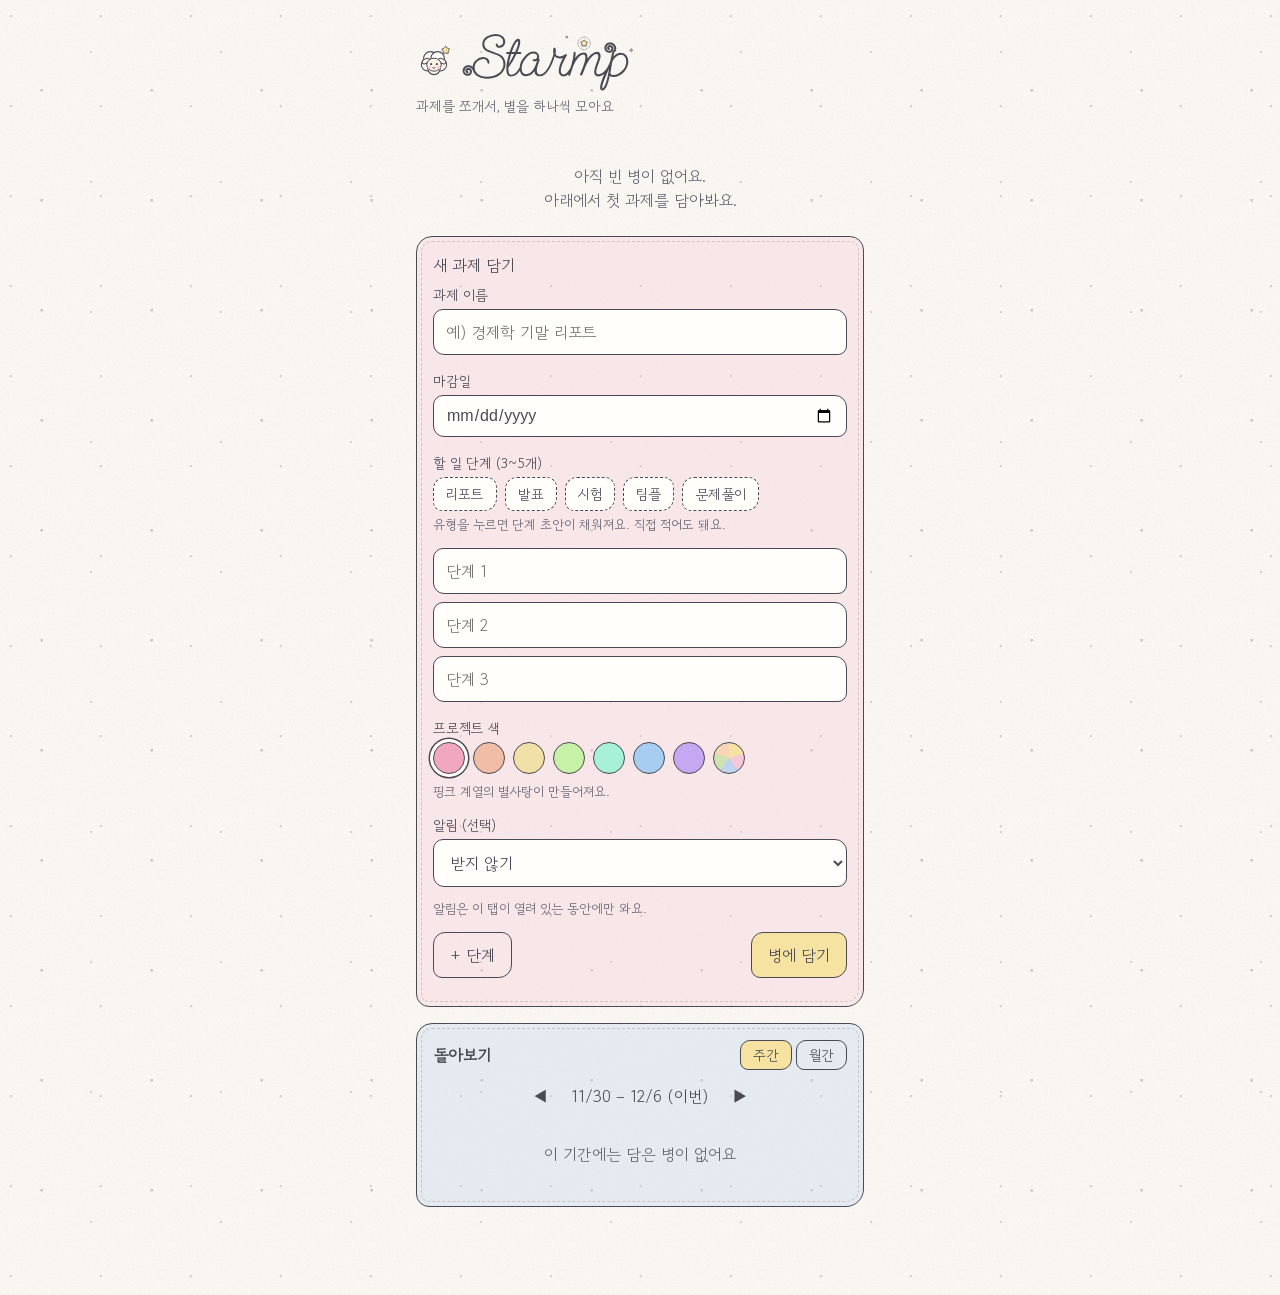
==== commit 09d5dd16: "fix: 날짜 입력창이 카카오톡 인앱 브라우저/iOS에서 깨지는 문제 수정 전체 손글씨체(Gowun Dodum)를 input[type=date]가 그대로 물려받으면서 네이티브 날짜" ====
--- a/index.html
+++ b/index.html
@@ -26,6 +26,7 @@
 .panel.sky{background:rgba(191,211,238,.35)}
 .panel.green{background:rgba(207,227,176,.4)}
 input,textarea,select{width:100%;font:inherit;color:var(--ink);padding:10px 12px;border:1.5px solid var(--ink);border-radius:10px 12px 9px 11px;background:#fffefb;margin-bottom:8px}
+input[type="date"],input[type="time"]{font-family:-apple-system,"Apple SD Gothic Neo","Noto Sans KR",sans-serif}
 input:focus,textarea:focus,select:focus,button:focus-visible,summary:focus-visible,#homeBtn:focus-visible{outline:3px solid var(--sky);outline-offset:1px}
 label{font-size:14px;display:block;margin:8px 0 4px}
 .ptitle{margin-bottom:4px}
@@ -35,7 +36,15 @@
 .btn:disabled{opacity:.55;cursor:wait}
 .btn:active{transform:translateY(1px)}
 .row{display:flex;gap:8px;align-items:center;justify-content:space-between}
-.item{display:flex;gap:10px;align-items:center;cursor:pointer;padding:12px;border:1.5px solid var(--ink);border-radius:13px 11px 14px 10px;background:rgba(255,255,255,.75);margin-bottom:12px;width:100%;font:inherit;color:inherit;text-align:left}
+.item{display:flex;gap:10px;align-items:center;cursor:pointer;padding:12px;border:1.5px solid var(--ink);border-radius:13px 11px 14px 10px;background:rgba(255,255,255,.75);width:100%;font:inherit;color:inherit;text-align:left}
+.swipeRow{position:relative;overflow:hidden;border-radius:13px 11px 14px 10px;margin-bottom:12px}
+.swipeActions{position:absolute;inset:0;display:flex;justify-content:flex-end}
+.swAct{font:inherit;font-size:14px;color:var(--ink);border:1.5px solid var(--ink);border-left:0;padding:0 18px;cursor:pointer;flex:none}
+.swAct.edit{background:var(--sky)}
+.swAct.del{background:var(--pink);border-radius:0 13px 14px 0}
+.swipeFront{display:flex;gap:6px;position:relative;z-index:1;background:var(--paper);transition:transform .2s ease;touch-action:pan-y}
+.more{font:inherit;font-size:18px;line-height:1;color:var(--sub);background:rgba(255,255,255,.75);border:1.5px solid var(--ink);border-radius:11px;padding:0 10px;cursor:pointer;flex:none}
+@media (prefers-reduced-motion:reduce){.swipeFront{transition:none}}
 .item small{color:var(--sub);display:block}
 .mini{display:flex;gap:2px;flex-wrap:wrap;max-width:70px;justify-content:flex-end}
 .dd{font-size:13px;color:var(--sub);white-space:nowrap}
@@ -562,17 +571,80 @@
   return t.steps.map((s,i)=>`<svg width="16" height="16" viewBox="0 0 16 16"><path d="${roundStar(8,8,7)}" fill="${i<k?pf[i%5]:"none"}" stroke="${i<k?INK:"#b9b5ab"}" stroke-width="1" ${i<k?"":'stroke-dasharray="2 2"'}/></svg>`).join("");
 }
 function pctOf(t){return Math.round(t.steps.filter(x=>x.done).length/t.steps.length*100)}
+const SWIPE_W=132;
 function renderList(){
   const act=state.tasks.filter(t=>!t.completedAt).sort((a,b)=>a.due.localeCompare(b.due));
   let h="";
   if(!act.length)h=state.tasks.length
     ?`<div class="empty">지금 담고 있는 병이 없어요.<br>가득 채운 병은 아래 '돌아보기'에서 볼 수 있어요.</div>`
     :`<div class="empty">아직 빈 병이 없어요.<br>아래에서 첫 과제를 담아봐요.</div>`;
-  h+=act.map(t=>`<button class="item" data-id="${t.id}"><div style="flex:1"><div><span class="dot" style="background:${swatchBg(t.color)}"></span>${esc(t.title)}</div><small>${ddText(dDiff(t.due))} · ${pctOf(t)}%</small></div><div class="mini">${miniStars(t)}</div></button>`).join("");
+  h+=act.map(t=>`<div class="swipeRow" data-row="${t.id}">
+    <div class="swipeActions" aria-hidden="true">
+      <button class="swAct edit" data-act="edit" data-id="${t.id}" tabindex="-1">수정</button>
+      <button class="swAct del" data-act="del" data-id="${t.id}" tabindex="-1">삭제</button>
+    </div>
+    <div class="swipeFront" data-front="${t.id}">
+      <button class="item" data-id="${t.id}"><div style="flex:1"><div><span class="dot" style="background:${swatchBg(t.color)}"></span>${esc(t.title)}</div><small>${ddText(dDiff(t.due))} · ${pctOf(t)}%</small></div><div class="mini">${miniStars(t)}</div></button>
+      <button class="more" data-id="${t.id}" aria-label="${esc(t.title)} 더 보기" aria-expanded="false">⋮</button>
+    </div>
+  </div>`).join("");
   $("#list").innerHTML=h;
-  document.querySelectorAll(".item").forEach(b=>b.onclick=()=>openTask(b.dataset.id));
+  document.querySelectorAll(".swipeRow .item").forEach(b=>b.onclick=()=>{
+    const row=b.closest(".swipeRow");
+    if(row.classList.contains("open")){closeSwipe(row);return}
+    openTask(b.dataset.id);
+  });
+  document.querySelectorAll(".more").forEach(b=>b.onclick=e=>{e.stopPropagation();toggleSwipe(b.closest(".swipeRow"))});
+  document.querySelectorAll('[data-act="edit"]').forEach(b=>b.onclick=()=>openTask(b.dataset.id));
+  document.querySelectorAll('[data-act="del"]').forEach(b=>b.onclick=()=>{
+    const t=state.tasks.find(x=>x.id===b.dataset.id);
+    if(t&&confirm(`'${t.title}' 과제를 지울까요?`)){state.tasks=state.tasks.filter(x=>x!==t);save();renderList()}
+  });
+  wireSwipe();
   renderReview();
 }
+function toggleSwipe(row,open){
+  document.querySelectorAll(".swipeRow.open").forEach(r=>{if(r!==row)closeSwipe(r)});
+  const willOpen=open!==undefined?open:!row.classList.contains("open");
+  const front=row.querySelector(".swipeFront");
+  row.classList.toggle("open",willOpen);
+  front.style.transform=willOpen?`translateX(-${SWIPE_W}px)`:"translateX(0)";
+  row.querySelector(".more").setAttribute("aria-expanded",String(willOpen));
+  row.querySelector(".swipeActions").setAttribute("aria-hidden",String(!willOpen));
+  row.querySelectorAll(".swAct").forEach(b=>b.tabIndex=willOpen?0:-1);
+  if(willOpen)row.querySelector(".swAct.edit").focus();
+}
+function closeSwipe(row){toggleSwipe(row,false)}
+function wireSwipe(){
+  document.querySelectorAll(".swipeFront").forEach(front=>{
+    let sx=0,dx=0,dragging=false,startOpen=false;
+    front.addEventListener("pointerdown",e=>{
+      if(e.target.closest(".more"))return;
+      dragging=true;sx=e.clientX;dx=0;startOpen=front.closest(".swipeRow").classList.contains("open");
+      front.style.transition="none";
+      try{front.setPointerCapture(e.pointerId)}catch(err){}
+    });
+    front.addEventListener("pointermove",e=>{
+      if(!dragging)return;
+      dx=e.clientX-sx;
+      const base=startOpen?-SWIPE_W:0;
+      const x=Math.min(0,Math.max(-SWIPE_W,base+dx));
+      front.style.transform=`translateX(${x}px)`;
+    });
+    const end=()=>{
+      if(!dragging)return;dragging=false;
+      front.style.transition="";
+      const base=startOpen?-SWIPE_W:0;
+      const finalX=Math.min(0,Math.max(-SWIPE_W,base+dx));
+      toggleSwipe(front.closest(".swipeRow"),finalX<=-SWIPE_W/2);
+    };
+    front.addEventListener("pointerup",end);
+    front.addEventListener("pointercancel",end);
+  });
+}
+document.addEventListener("click",e=>{
+  if(!e.target.closest(".swipeRow"))document.querySelectorAll(".swipeRow.open").forEach(closeSwipe);
+});
 /* ---- 돌아보기: 주간/월간 (목록 화면 안의 패널) ---- */
 const rv={mode:"week",off:0,sel:null};
 const toDS=d=>`${d.getFullYear()}-${String(d.getMonth()+1).padStart(2,"0")}-${String(d.getDate()).padStart(2,"0")}`;
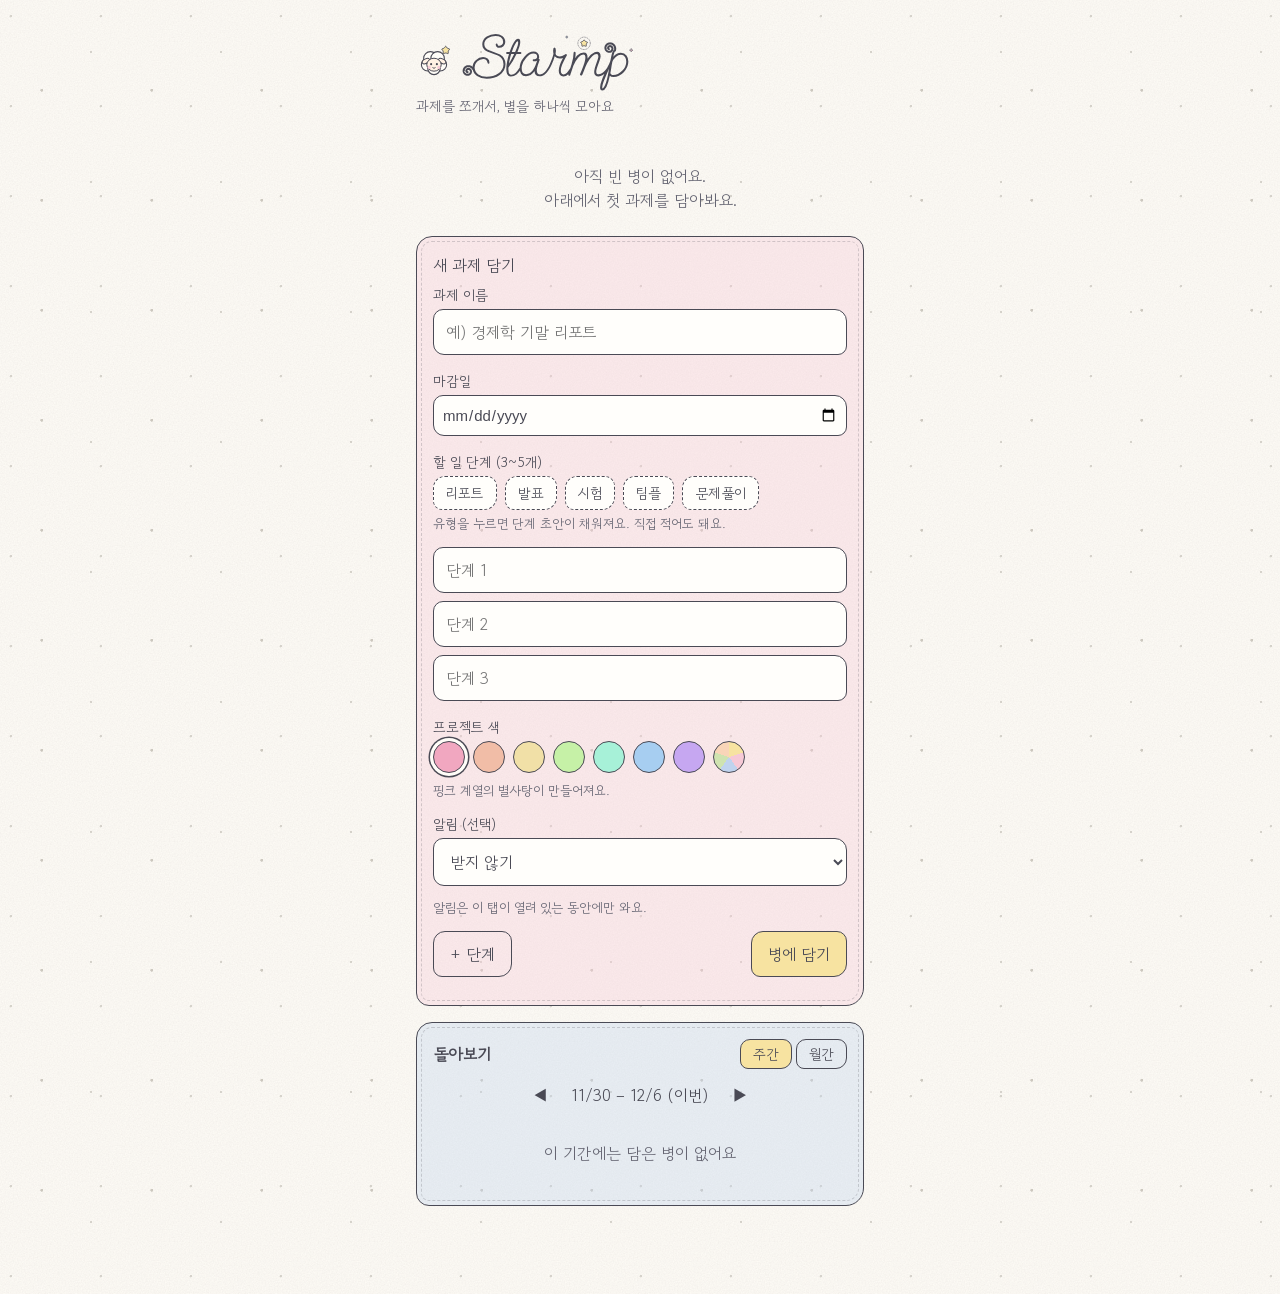
==== commit ac6b335b: "fix: 날짜 입력창이 Safari에서 패널 밖으로 튀어나오는 문제 수정 시도 시스템 폰트로 바꿔 글자는 보이게 했더니, 그 폰트의 날짜 칸(연/월/일 + 달력 아이콘)이 필요로 " ====
--- a/index.html
+++ b/index.html
@@ -26,7 +26,7 @@
 .panel.sky{background:rgba(191,211,238,.35)}
 .panel.green{background:rgba(207,227,176,.4)}
 input,textarea,select{width:100%;font:inherit;color:var(--ink);padding:10px 12px;border:1.5px solid var(--ink);border-radius:10px 12px 9px 11px;background:#fffefb;margin-bottom:8px}
-input[type="date"],input[type="time"]{font-family:-apple-system,"Apple SD Gothic Neo","Noto Sans KR",sans-serif}
+input[type="date"],input[type="time"]{font-family:-apple-system,"Apple SD Gothic Neo","Noto Sans KR",sans-serif;font-size:15px;padding-left:8px;padding-right:8px;min-width:0;max-width:100%}
 input:focus,textarea:focus,select:focus,button:focus-visible,summary:focus-visible,#homeBtn:focus-visible{outline:3px solid var(--sky);outline-offset:1px}
 label{font-size:14px;display:block;margin:8px 0 4px}
 .ptitle{margin-bottom:4px}
@@ -43,7 +43,7 @@
 .swAct.edit{background:var(--sky)}
 .swAct.del{background:var(--pink);border-radius:0 13px 14px 0}
 .swipeFront{display:flex;gap:6px;position:relative;z-index:1;background:var(--paper);transition:transform .2s ease;touch-action:pan-y}
-.more{font:inherit;font-size:18px;line-height:1;color:var(--sub);background:rgba(255,255,255,.75);border:1.5px solid var(--ink);border-radius:11px;padding:0 10px;cursor:pointer;flex:none}
+.swMore{font:inherit;font-size:18px;line-height:1;color:var(--sub);background:rgba(255,255,255,.75);border:1.5px solid var(--ink);border-radius:11px;padding:0 10px;cursor:pointer;flex:none}
 @media (prefers-reduced-motion:reduce){.swipeFront{transition:none}}
 .item small{color:var(--sub);display:block}
 .mini{display:flex;gap:2px;flex-wrap:wrap;max-width:70px;justify-content:flex-end}
@@ -585,7 +585,7 @@
     </div>
     <div class="swipeFront" data-front="${t.id}">
       <button class="item" data-id="${t.id}"><div style="flex:1"><div><span class="dot" style="background:${swatchBg(t.color)}"></span>${esc(t.title)}</div><small>${ddText(dDiff(t.due))} · ${pctOf(t)}%</small></div><div class="mini">${miniStars(t)}</div></button>
-      <button class="more" data-id="${t.id}" aria-label="${esc(t.title)} 더 보기" aria-expanded="false">⋮</button>
+      <button class="swMore" data-id="${t.id}" aria-label="${esc(t.title)} 더 보기" aria-expanded="false">⋮</button>
     </div>
   </div>`).join("");
   $("#list").innerHTML=h;
@@ -594,7 +594,7 @@
     if(row.classList.contains("open")){closeSwipe(row);return}
     openTask(b.dataset.id);
   });
-  document.querySelectorAll(".more").forEach(b=>b.onclick=e=>{e.stopPropagation();toggleSwipe(b.closest(".swipeRow"))});
+  document.querySelectorAll(".swMore").forEach(b=>b.onclick=e=>{e.stopPropagation();toggleSwipe(b.closest(".swipeRow"))});
   document.querySelectorAll('[data-act="edit"]').forEach(b=>b.onclick=()=>openTask(b.dataset.id));
   document.querySelectorAll('[data-act="del"]').forEach(b=>b.onclick=()=>{
     const t=state.tasks.find(x=>x.id===b.dataset.id);
@@ -609,7 +609,7 @@
   const front=row.querySelector(".swipeFront");
   row.classList.toggle("open",willOpen);
   front.style.transform=willOpen?`translateX(-${SWIPE_W}px)`:"translateX(0)";
-  row.querySelector(".more").setAttribute("aria-expanded",String(willOpen));
+  row.querySelector(".swMore").setAttribute("aria-expanded",String(willOpen));
   row.querySelector(".swipeActions").setAttribute("aria-hidden",String(!willOpen));
   row.querySelectorAll(".swAct").forEach(b=>b.tabIndex=willOpen?0:-1);
   if(willOpen)row.querySelector(".swAct.edit").focus();
@@ -619,7 +619,7 @@
   document.querySelectorAll(".swipeFront").forEach(front=>{
     let sx=0,dx=0,dragging=false,startOpen=false;
     front.addEventListener("pointerdown",e=>{
-      if(e.target.closest(".more"))return;
+      if(e.target.closest(".swMore"))return;
       dragging=true;sx=e.clientX;dx=0;startOpen=front.closest(".swipeRow").classList.contains("open");
       front.style.transition="none";
       try{front.setPointerCapture(e.pointerId)}catch(err){}
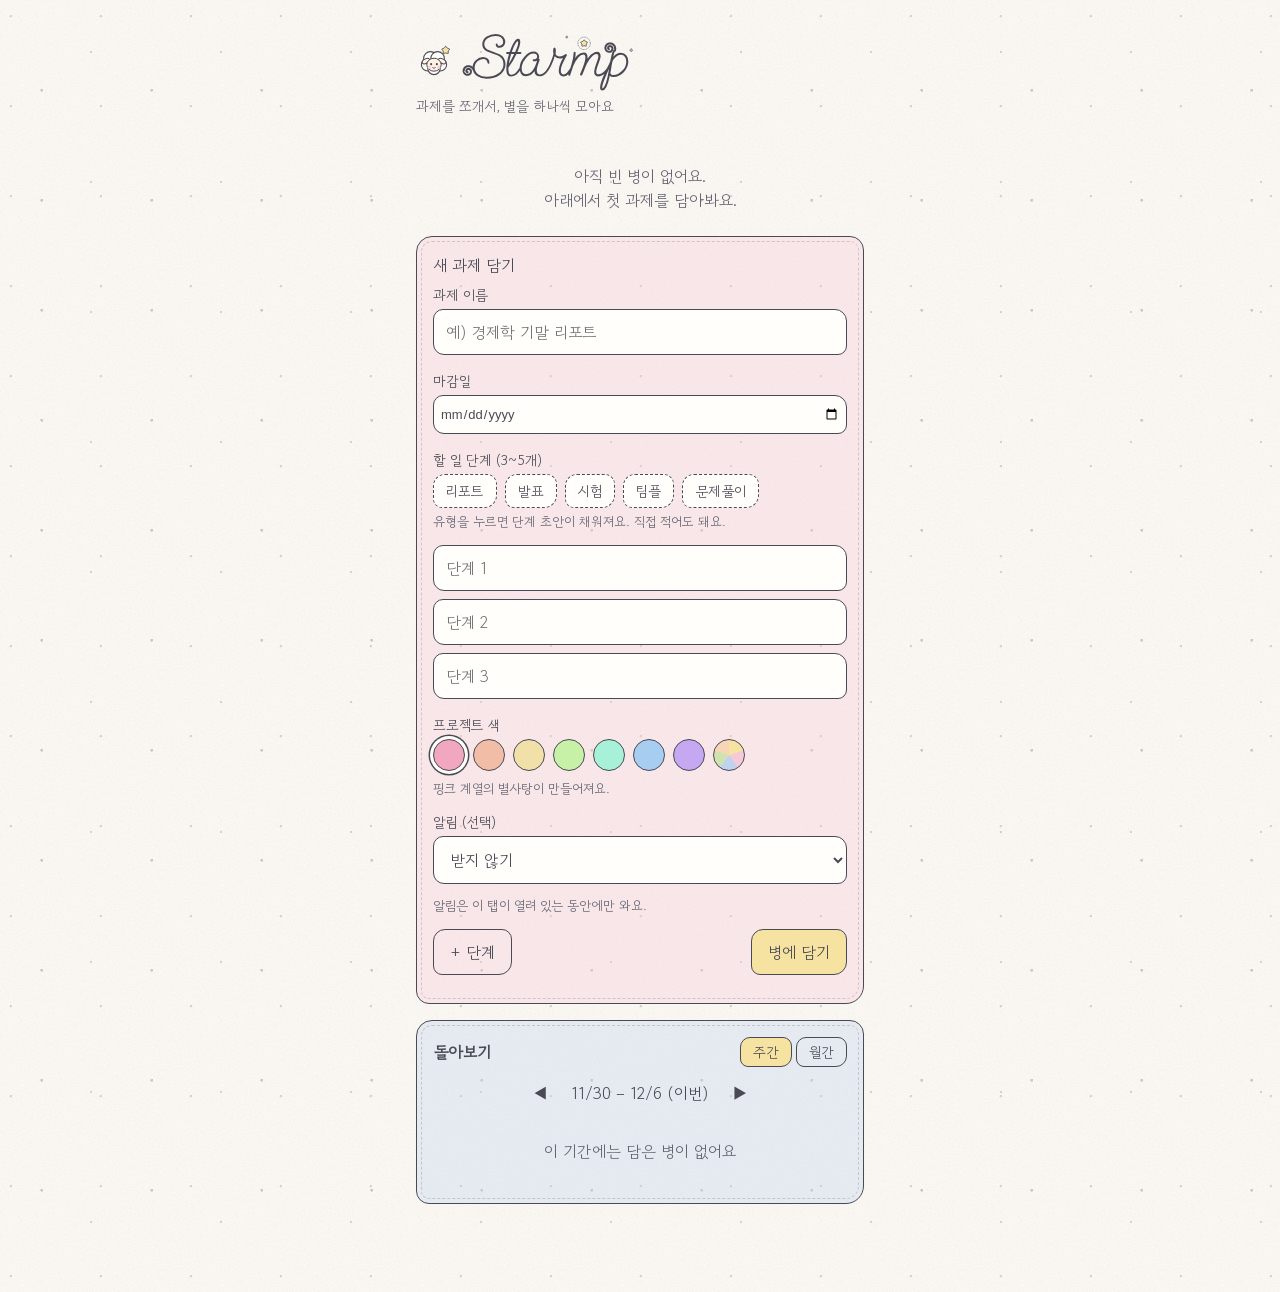
==== commit 23a8ef9a: "fix: 날짜 입력창 폭을 좀 더 줄임 (Safari 오버플로 추가 조정) 이전 수정으로 많이 나아졌지만 여전히 패널 오른쪽 여백을 살짝 침범해서 font-size를 13px, 좌" ====
--- a/index.html
+++ b/index.html
@@ -26,7 +26,7 @@
 .panel.sky{background:rgba(191,211,238,.35)}
 .panel.green{background:rgba(207,227,176,.4)}
 input,textarea,select{width:100%;font:inherit;color:var(--ink);padding:10px 12px;border:1.5px solid var(--ink);border-radius:10px 12px 9px 11px;background:#fffefb;margin-bottom:8px}
-input[type="date"],input[type="time"]{font-family:-apple-system,"Apple SD Gothic Neo","Noto Sans KR",sans-serif;font-size:15px;padding-left:8px;padding-right:8px;min-width:0;max-width:100%}
+input[type="date"],input[type="time"]{font-family:-apple-system,"Apple SD Gothic Neo","Noto Sans KR",sans-serif;font-size:13px;padding-left:6px;padding-right:6px;min-width:0;max-width:100%}
 input:focus,textarea:focus,select:focus,button:focus-visible,summary:focus-visible,#homeBtn:focus-visible{outline:3px solid var(--sky);outline-offset:1px}
 label{font-size:14px;display:block;margin:8px 0 4px}
 .ptitle{margin-bottom:4px}
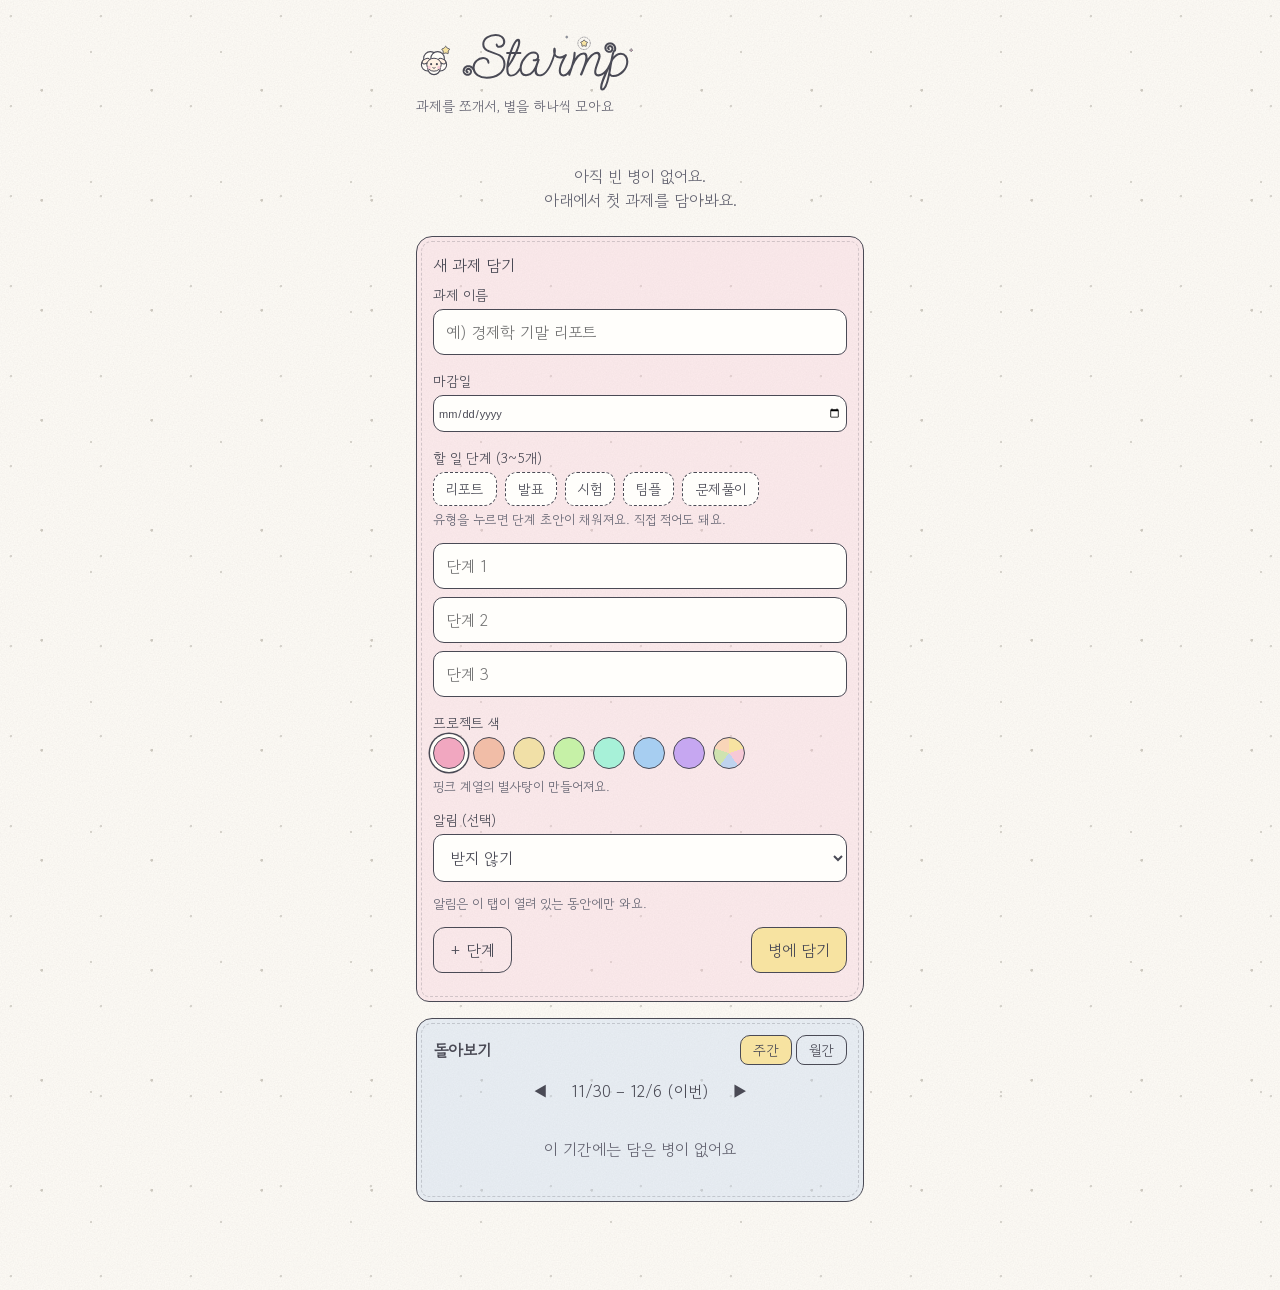
==== commit c54a6584: "fix: 날짜 입력창 더 축소 Co-Authored-By: Claude <noreply@anthropic.com>" ====
--- a/index.html
+++ b/index.html
@@ -26,7 +26,7 @@
 .panel.sky{background:rgba(191,211,238,.35)}
 .panel.green{background:rgba(207,227,176,.4)}
 input,textarea,select{width:100%;font:inherit;color:var(--ink);padding:10px 12px;border:1.5px solid var(--ink);border-radius:10px 12px 9px 11px;background:#fffefb;margin-bottom:8px}
-input[type="date"],input[type="time"]{font-family:-apple-system,"Apple SD Gothic Neo","Noto Sans KR",sans-serif;font-size:13px;padding-left:6px;padding-right:6px;min-width:0;max-width:100%}
+input[type="date"],input[type="time"]{font-family:-apple-system,"Apple SD Gothic Neo","Noto Sans KR",sans-serif;font-size:11px;padding-left:4px;padding-right:4px;min-width:0;max-width:100%}
 input:focus,textarea:focus,select:focus,button:focus-visible,summary:focus-visible,#homeBtn:focus-visible{outline:3px solid var(--sky);outline-offset:1px}
 label{font-size:14px;display:block;margin:8px 0 4px}
 .ptitle{margin-bottom:4px}
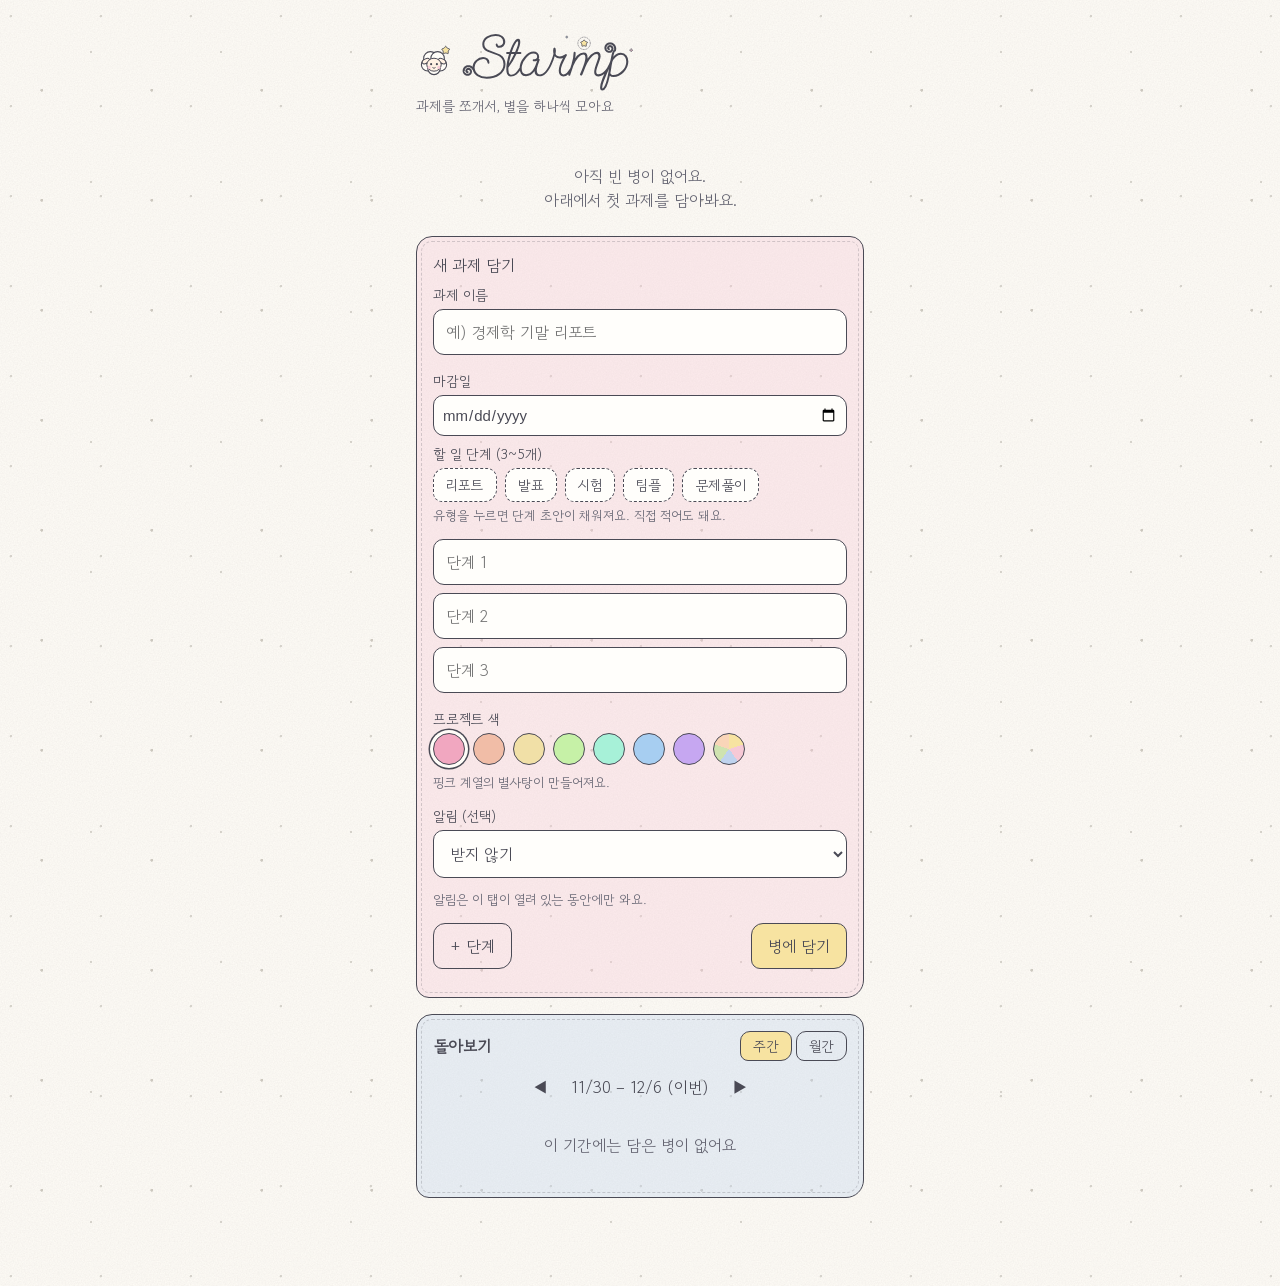
==== commit 7ccaec21: "fix: 마감일 박스를 과제 이름 박스와 같은 크기로 맞추고 오버플로를 구조적으로 막음 font-size만 줄여서 맞추는 식으로는 Safari의 네이티브 날짜 컨트롤 내부 폭을 예" ====
--- a/index.html
+++ b/index.html
@@ -26,7 +26,9 @@
 .panel.sky{background:rgba(191,211,238,.35)}
 .panel.green{background:rgba(207,227,176,.4)}
 input,textarea,select{width:100%;font:inherit;color:var(--ink);padding:10px 12px;border:1.5px solid var(--ink);border-radius:10px 12px 9px 11px;background:#fffefb;margin-bottom:8px}
-input[type="date"],input[type="time"]{font-family:-apple-system,"Apple SD Gothic Neo","Noto Sans KR",sans-serif;font-size:11px;padding-left:4px;padding-right:4px;min-width:0;max-width:100%}
+input[type="date"],input[type="time"]{font-family:-apple-system,"Apple SD Gothic Neo","Noto Sans KR",sans-serif}
+.dateBox{border:1.5px solid var(--ink);border-radius:10px 12px 9px 11px;background:#fffefb;margin-bottom:8px;overflow:hidden}
+.dateBox input[type="date"]{display:block;width:100%;box-sizing:border-box;border:0;margin:0;border-radius:0;background:transparent;padding:10px 8px;font-size:15px}
 input:focus,textarea:focus,select:focus,button:focus-visible,summary:focus-visible,#homeBtn:focus-visible{outline:3px solid var(--sky);outline-offset:1px}
 label{font-size:14px;display:block;margin:8px 0 4px}
 .ptitle{margin-bottom:4px}
@@ -175,7 +177,7 @@
       <label for="fTitle">과제 이름</label>
       <input id="fTitle" placeholder="예) 경제학 기말 리포트" maxlength="40">
       <label for="fDue">마감일</label>
-      <input id="fDue" type="date">
+      <div class="dateBox"><input id="fDue" type="date"></div>
       <label>할 일 단계 (3~5개)</label>
       <div class="chips" id="tpl" role="group" aria-label="과제 유형으로 단계 초안 채우기"></div>
       <p class="hint l" id="tplHint">유형을 누르면 단계 초안이 채워져요. 직접 적어도 돼요.</p>
